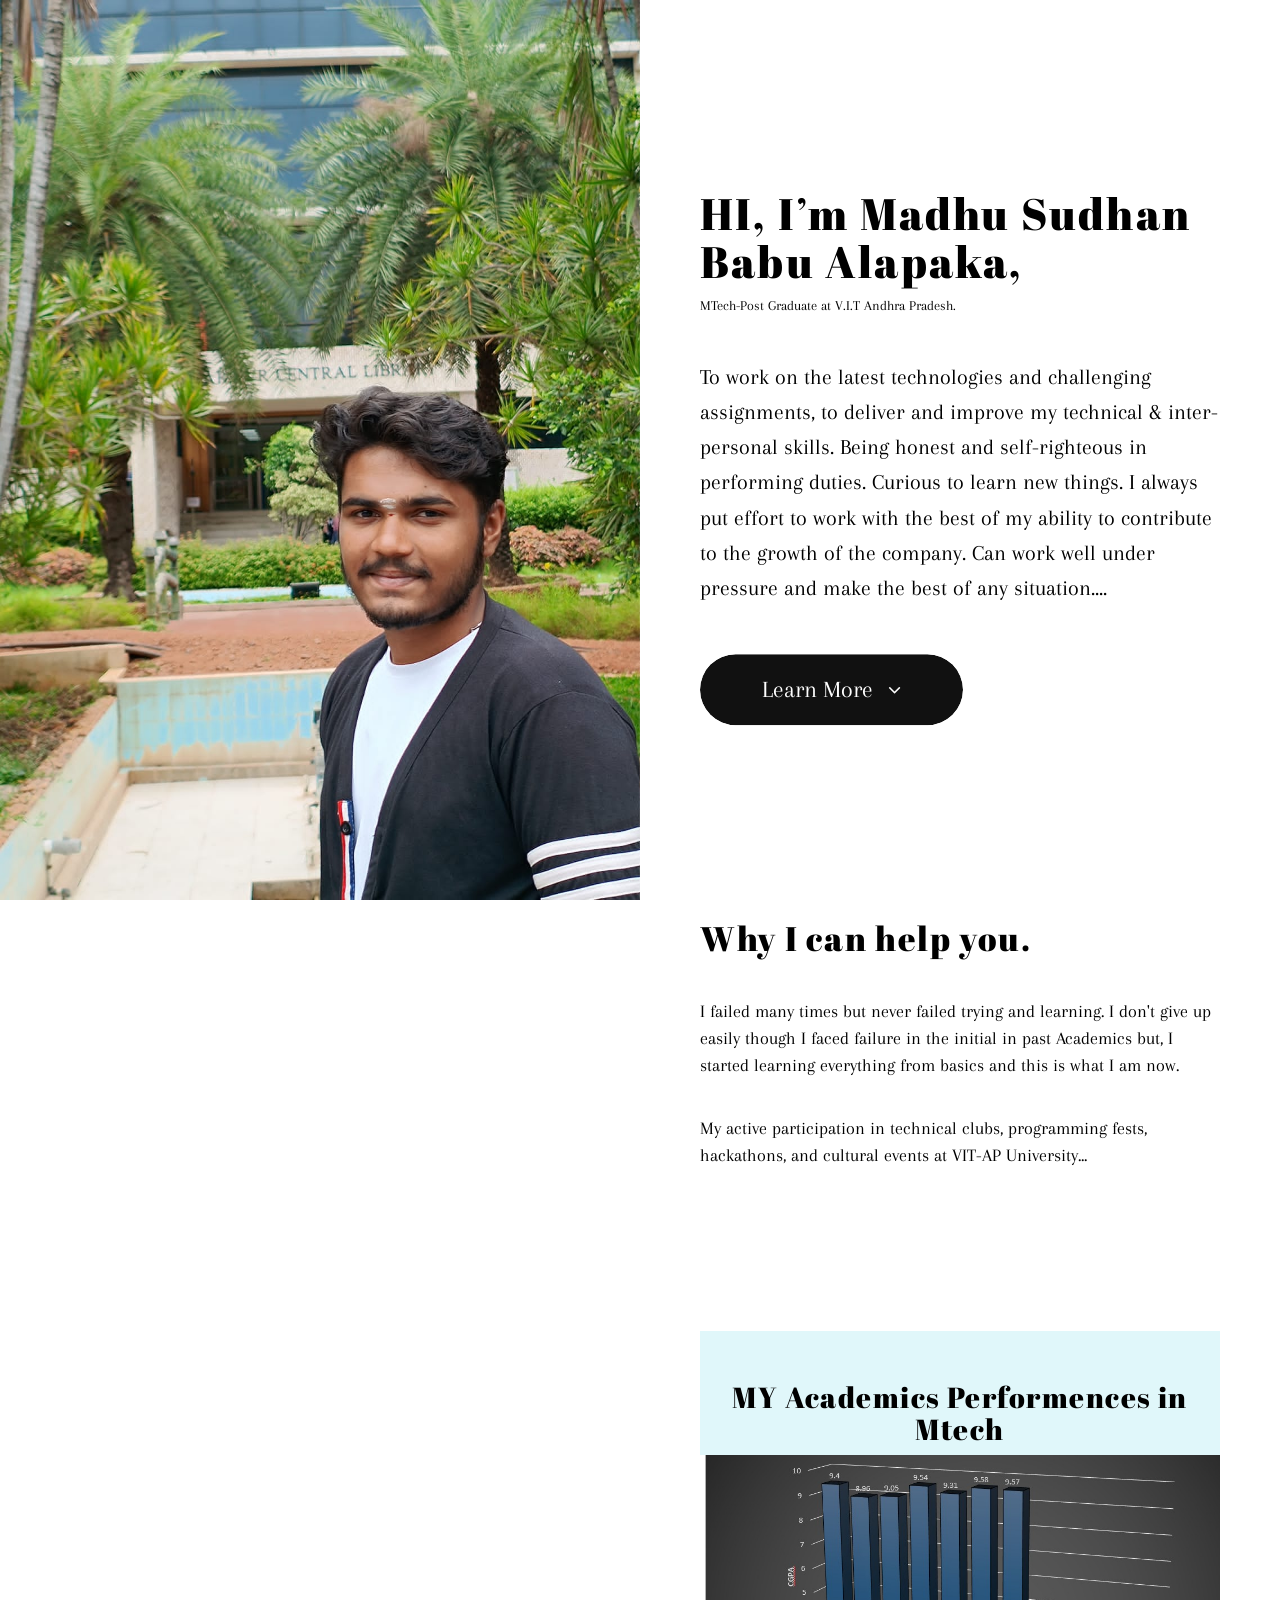
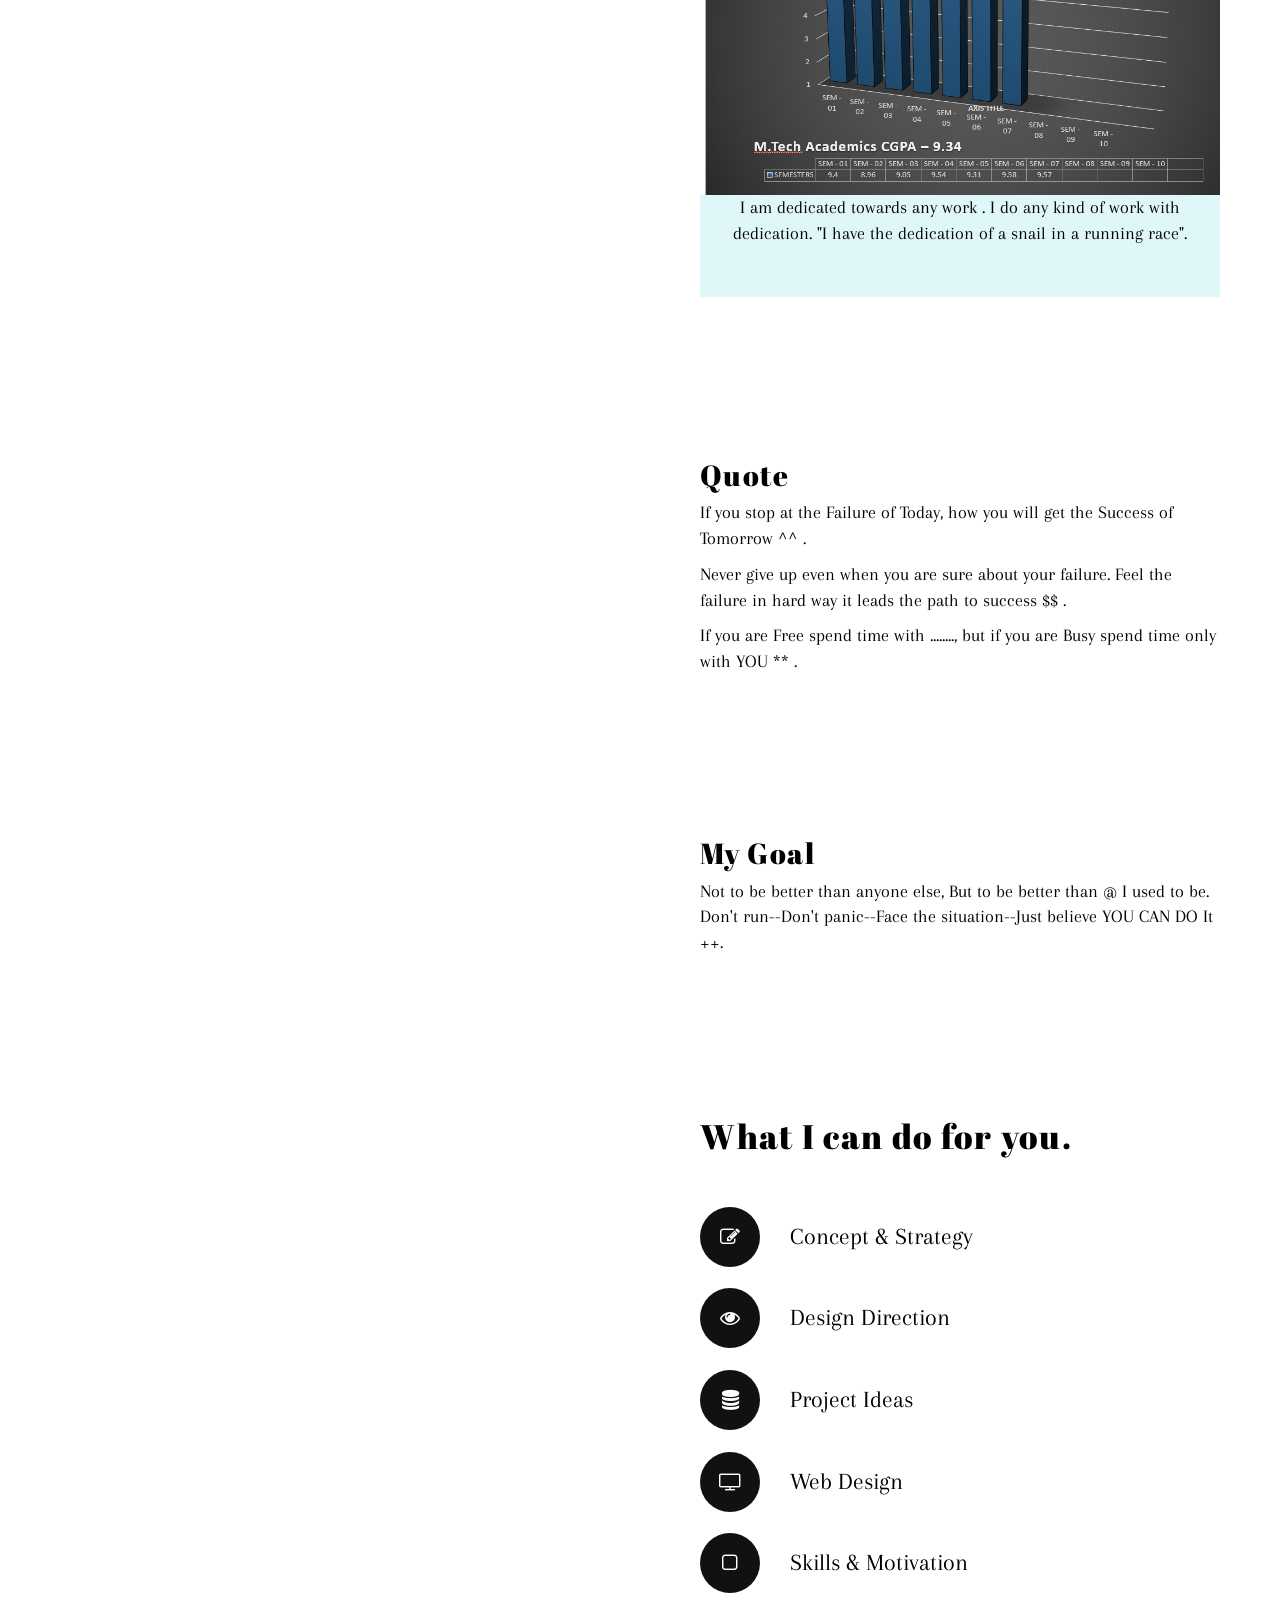
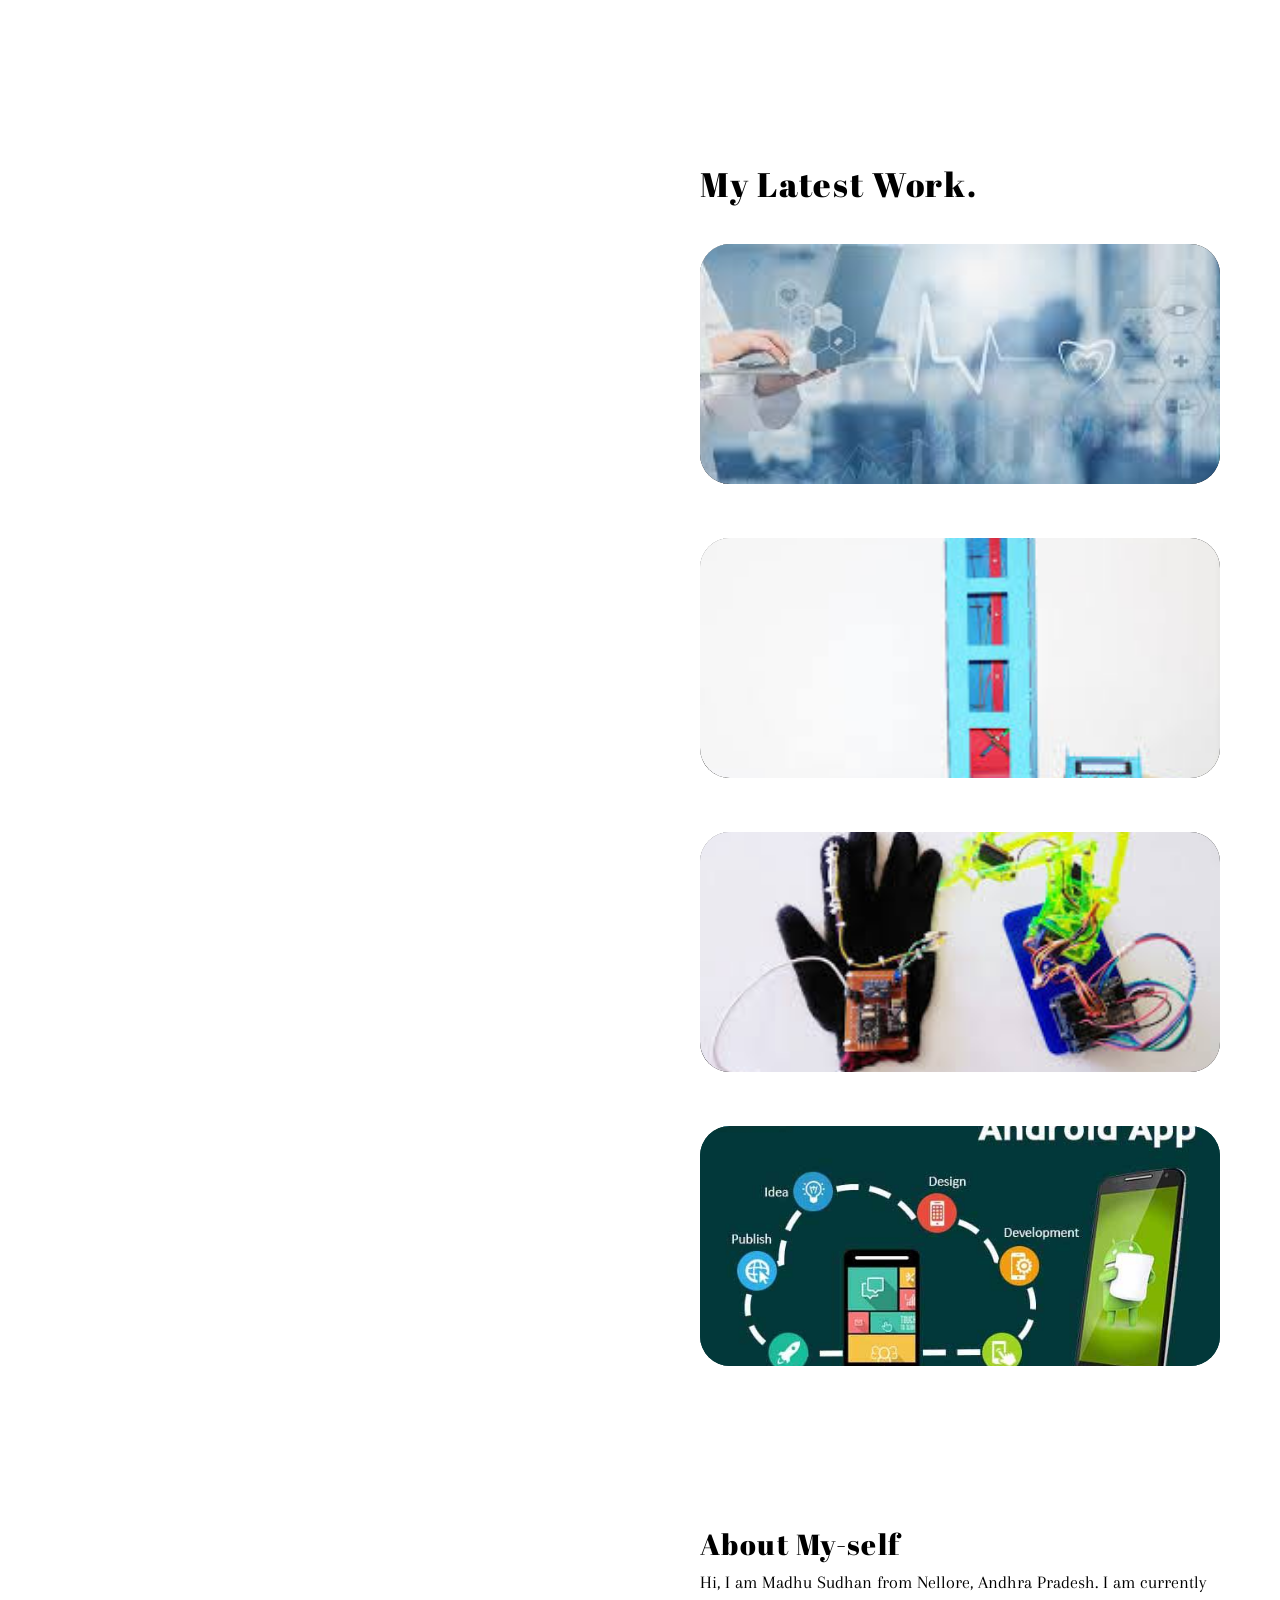
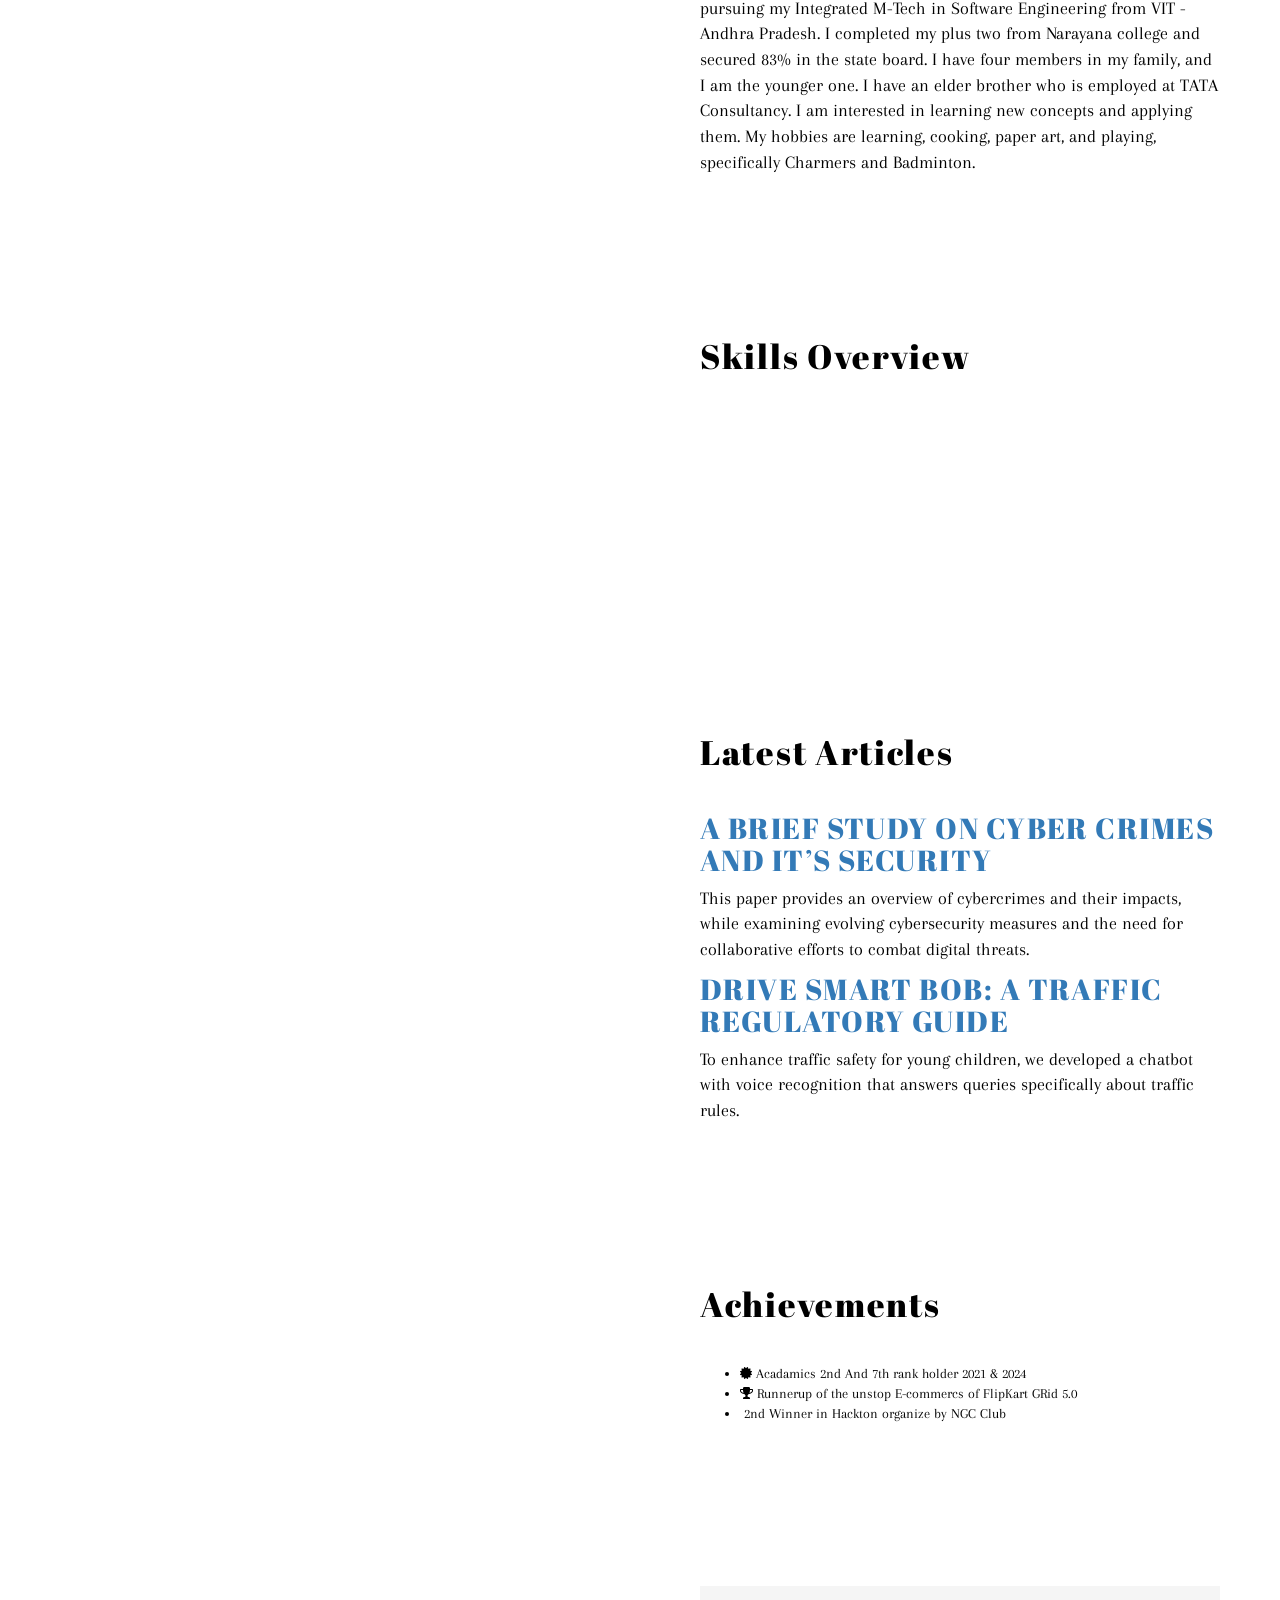
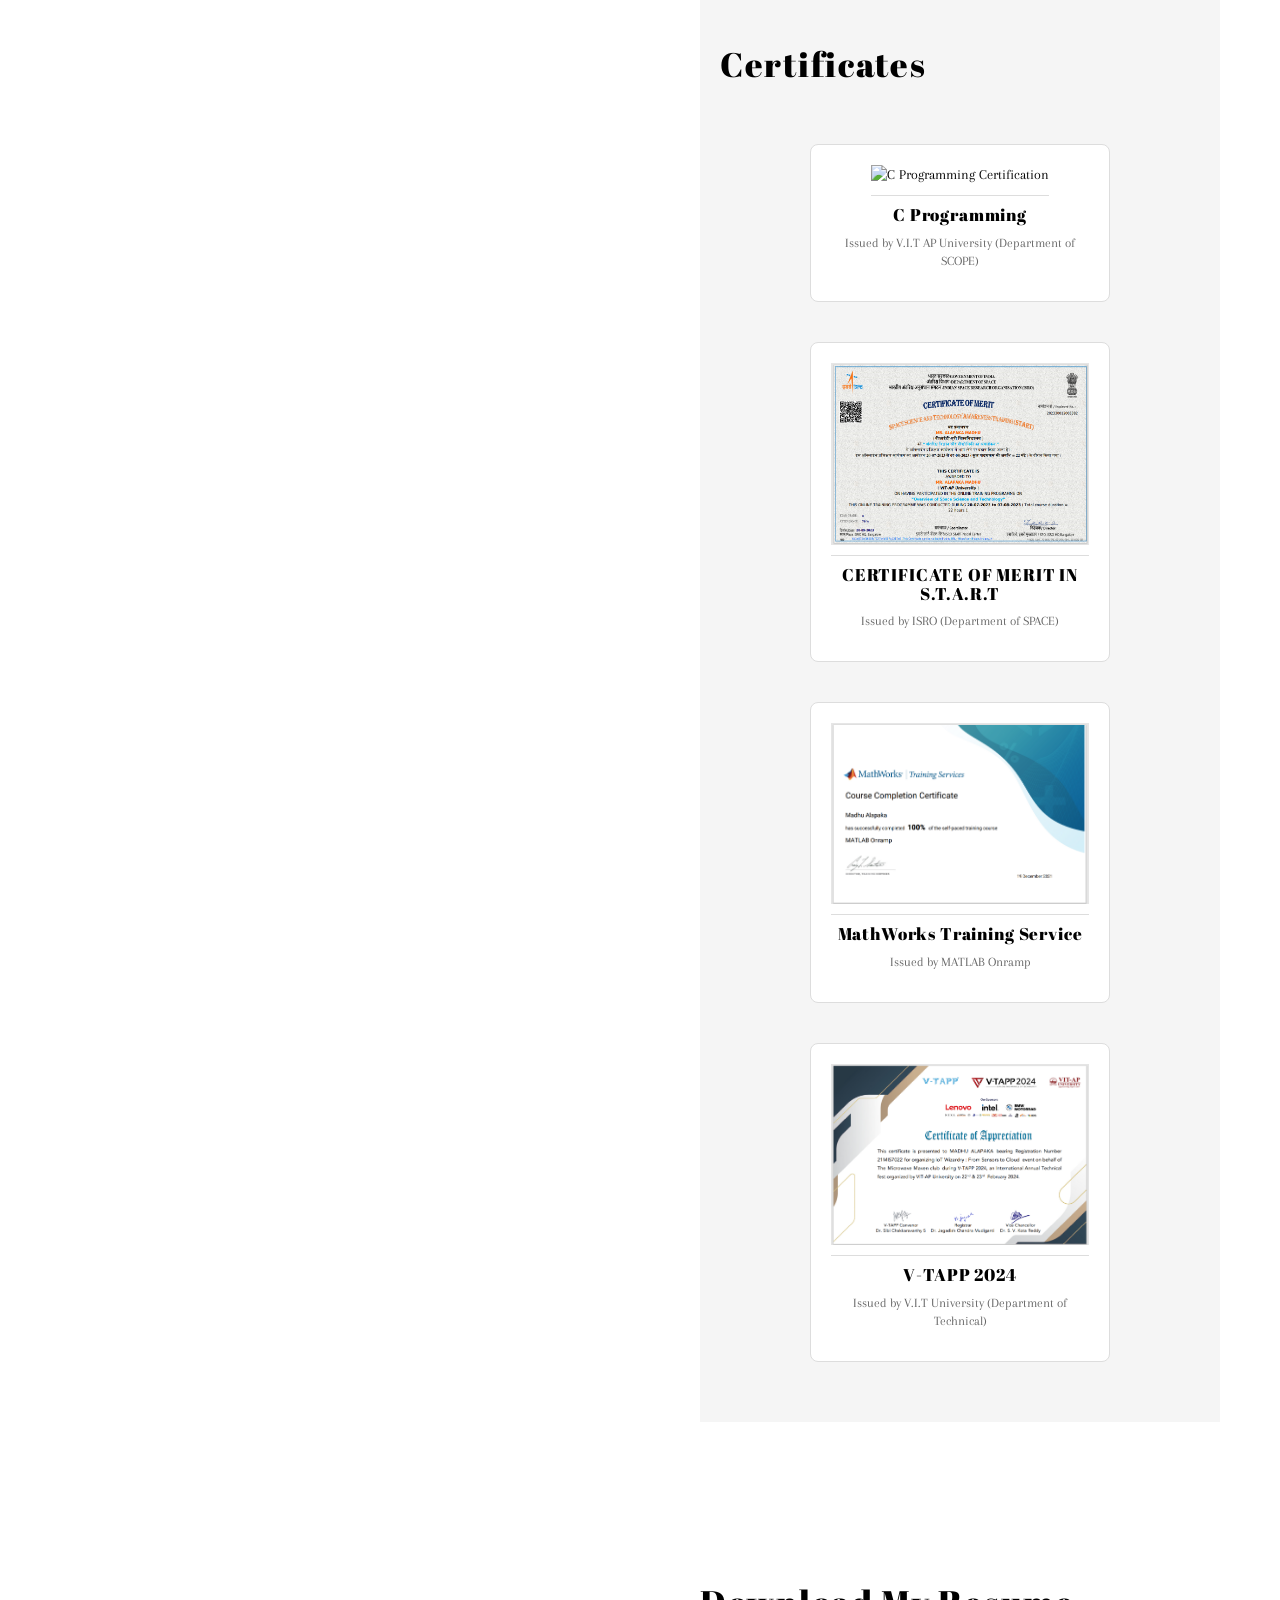
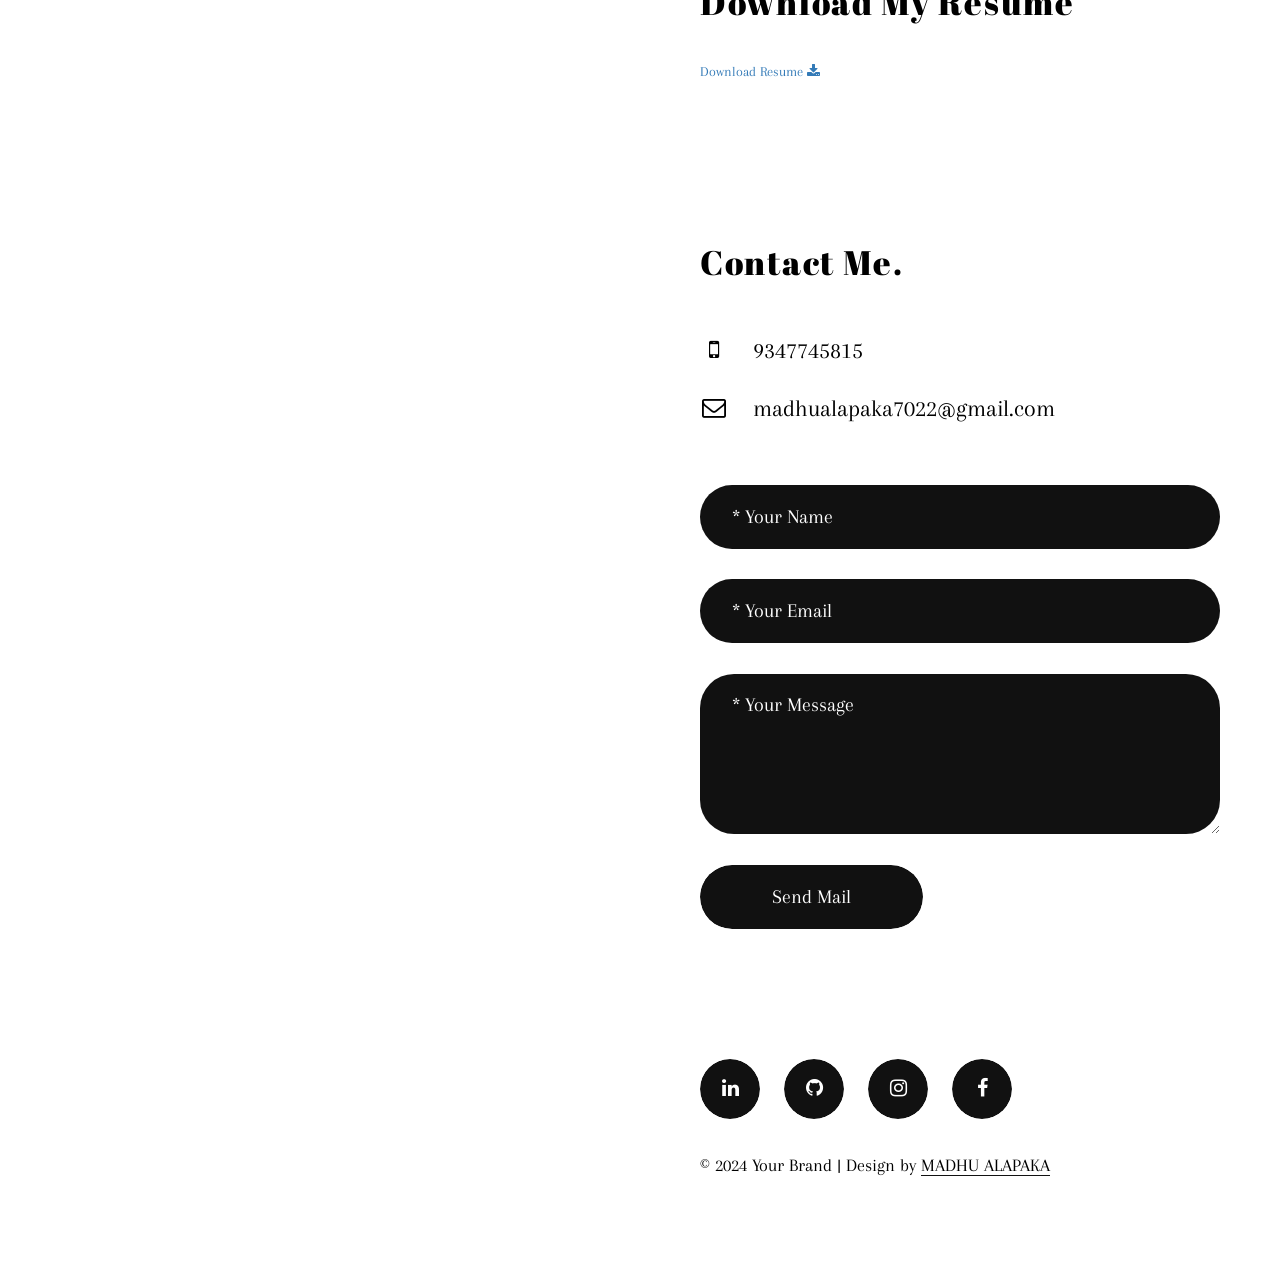
==== index.html @ e8a8bc61 "Add files via upload added index.html'" ====
<!doctype html>
<html lang="en">

<head>
    <!-- META -->
    <meta charset="utf-8">
    <meta name="robots" content="noodp">
    <meta name="viewport" content="width=device-width, initial-scale=1, maximum-scale=1, user-scalable=no">

    <!-- PAGE TITLE -->
    <title>Madhu Alapaka - Identity</title>

    <!-- FAVICON -->
    <link rel="shortcut icon" href="assets/img/favicon.jpg">

    <!-- FONTS -->
    <link href="https://fonts.googleapis.com/css?family=Abril+Fatface%7CArapey&amp;subset=latin-ext" rel="stylesheet">

    <!-- STYLESHEETS -->
    <link rel="stylesheet" type="text/css" href="assets/css/plugins.css">
    <link rel="stylesheet" type="text/css" href="assets/css/main.css">

    <!-- Chart.js Library -->
    <script src="https://cdn.jsdelivr.net/npm/chart.js@3.8.0"></script>
	
	<link rel="stylesheet" href="path/to/your/style.css">


    <style>
        /* Styling for the chart container */
        #gpa-chart {
            padding: 40px 0;
            text-align: center;
            background-color: #e0f7fa; /* Light blue background */
        }

        .chart-container {
            width: 100%; /* Adjust width as needed */
            max-width: 800px; /* Set a max-width for better control */
            margin: 0 auto;
        }

        #myChart {
            width: 100% !important;
            height: 1000px; /* Increased height for a taller chart */
        }

        .chart-data-labels {
            color: white;
            font-weight: bold;
        }

        /* Styling for the quotes section */
        #quotes {
            padding: 40px 20px;
            text-align: center;
            background-color: #f3e5f5; /* Light purple background */
        }

        #quotes blockquote {
            font-size: 1.5em;
            font-style: italic;
            color: #555;
            margin: 20px 0;
        }

        #quotes .quote-author {
            margin-top: 20px;
            font-size: 1.2em;
            font-weight: bold;
            color: #333;
        }
    </style>
</head>

<body>

    <!-- PRELOADER -->
    <div class="preloader">
        <div class="spinner"></div>
    </div>
    <!-- /PRELOADER -->

    <!-- IMAGE CONTAINER -->
    <div class="image-container">
        <div class="background-img"></div>
    </div>
    <!-- /IMAGE CONTAINER -->

    <!-- CONTENT AREA -->
    <div class="content-area">
        <!-- CONTENT AREA INNER -->
        <div class="content-area-inner">

            <!-- INTRO -->
            <section id="intro">
                <!-- CONTAINER MID -->
                <div class="container-mid">
                    <!-- ANIMATION CONTAINER -->
                    <div class="animation-container animation-fade-down" data-animation-delay="0">
                        <h1>HI, I’m Madhu Sudhan Babu Alapaka,</h1>
                        <h7>MTech-Post Graduate at V.I.T Andhra Pradesh.</h7>
                    </div>
                    <!-- /ANIMATION CONTAINER -->

                    <!-- ANIMATION CONTAINER -->
                    <div class="animation-container animation-fade-left" data-animation-delay="300">
                        <p class="subline">To work on the latest technologies and challenging assignments, to deliver and improve my technical & inter-personal skills. Being honest and self-righteous in performing duties. Curious to learn new things. I always put effort to work with the best of my ability to contribute to the growth of the company. Can work well under pressure and make the best of any situation....</p>
                    </div>
                    <!-- /ANIMATION CONTAINER -->

                    <!-- ANIMATION CONTAINER -->
                    <div class="animation-container animation-fade-up" data-animation-delay="600">
                        <a href="#about" class="smooth-scroll">Learn More<i class="fa fa-angle-down" aria-hidden="true"></i></a>
                    </div>
                    <!-- /ANIMATION CONTAINER -->
                </div>
                <!-- /CONTAINER MID -->
            </section>
			

			
            <!-- /INTRO -->
               
            <!-- ABOUT -->
            <section id="about">
                <h3 class="headline scroll-animated-from-right">Why I can help you.</h3>
                <p class="scroll-animated-from-right">I failed many times but never failed trying and learning. I don't give up easily though I faced failure in the initial in past Academics but, I started learning everything from basics and this is what I am now.</p>
                <p class="scroll-animated-from-right">My active participation in technical clubs, programming fests, hackathons, and cultural events at VIT-AP University...</p>
            </section>
            <!-- /ABOUT -->
                
            <!-- MTECH GPA -->
<section id="gpa-chart">
    <h4 class="headline">MY Academics Performences in Mtech</h4>
    <div class="chart-container">
        <img src="assets/img/sem-CGPA.jpg" alt="M.Tech CGPA Chart" style="max-width: 100%; height: auto;">
		<p>I am dedicated towards any work . I do any kind of work with dedication. "I have the dedication of a snail in a running race".</p>
    </div>
</section>
<!-- /MTECH GPA -->

            <!-- /MTECH GPA -->

            <!-- QUOTES SECTION -->
             <!-- QUOTE -->
            <section class="quote">
                <h4>Quote</h4>
                <p>If you stop at the Failure of Today, how you will get the Success of Tomorrow ^^ .</p>
                <p>Never give up even when you are sure about your failure. Feel the failure in hard way it leads the path to success $$ .</p>
                <p>If you are Free spend time with ........, but if you are Busy spend time only with YOU ** .</p>
            </section>
            <!-- /QUOTE -->

            <!-- MY GOAL -->
            <section class="goal">
                <h4>My Goal</h4>
                <p>Not to be better than anyone else, But to be better than @ I used to be. Don't run--Don't panic--Face the situation--Just believe YOU CAN DO It ++.</p>
            </section>
            <!-- /MY GOAL -->

            <!-- /QUOTES SECTION -->

            <!-- SERVICE -->
            <section id="service">
                <h3 class="headline scroll-animated-from-right">What I can do for you.</h3>
                <!-- SERVICE LIST -->
                <ul class="services-list">
                    <li class="scroll-animated-from-right"><i class="fa fa-pencil-square-o" aria-hidden="true"></i>Concept & Strategy</li>
                    <li class="scroll-animated-from-right"><i class="fa fa-eye" aria-hidden="true"></i>Design Direction</li>
                    <li class="scroll-animated-from-right"><i class="fa fa-database" aria-hidden="true"></i>Project Ideas</li>
                    <li class="scroll-animated-from-right"><i class="fa fa-television" aria-hidden="true"></i>Web Design</li>
                    <li class="scroll-animated-from-right"><i class="fa fa-square-o" aria-hidden="true"></i>Skills & Motivation</li>
                </ul>
                <!-- /SERVICE LIST -->
            </section>
            <!-- /SERVICE -->

            <!-- WORK -->
<section id="work">
    <h3 class="headline scroll-animated-from-right">My Latest Work.</h3>
    <!-- SHOWCASE -->
    <div class="showcase">
        <!-- ITEM -->
        <div class="item scroll-animated-from-right">
            <a href="#" data-featherlight="#item-1-lightbox">
                <div class="info">
                    <div class="container-mid">
                        <h5>Analysis of Health Risk Diction System</h5>
                        <p>Python, Machine Learning (Scikit-Learn), Streamlit</p>
                    </div>
                </div>
                <div class="background-image" style="background-image: url(assets/img/work/item-1.jpg)"></div>
            </a>
            <div id="item-1-lightbox" class="work-lightbox">
                <img class="img-responsive" src="assets/img/work/item-1.jpg" alt="image">
                <h3>Analysis of Health Risk Diction System</h3>
                <p class="subline">Python, Machine Learning (Scikit-Learn), Streamlit</p>
                <p>Enhancing healthcare through an advanced machine learning system for early detection and risk assessment of five critical conditions: heart, diabetes, kidney, Parkinson's, and Hepatitis C. The system improves diagnostic accuracy and supports proactive disease management.</p>
            </div>
        </div>
        <!-- /ITEM -->

        <!-- ITEM -->
        <div class="item scroll-animated-from-right">
            <a href="#" data-featherlight="#item-2-lightbox">
                <div class="info">
                    <div class="container-mid">
                        <h5>Embedded System Motor Control</h5>
                        <p>C Language, Arduino (Uno & Mega)</p>
                    </div>
                </div>
                <div class="background-image" style="background-image: url(assets/img/work/item-2.jpg)"></div>
            </a>
            <div id="item-2-lightbox" class="work-lightbox">
                <img class="img-responsive" src="assets/img/work/item-2.jpg" alt="image">
                <h3>Embedded System Motor Control</h3>
                <p class="subline">C Language, Arduino (Uno & Mega)</p>
                <p>Developed an advanced Arduino-based control system simulating real-time elevator operations with motor drivers and user interface buttons for precise floor selection.</p>
            </div>
        </div>
        <!-- /ITEM -->

        <!-- ITEM -->
        <div class="item scroll-animated-from-right">
            <a href="#" data-featherlight="#item-3-lightbox">
                <div class="info">
                    <div class="container-mid">
                        <h5>Gesture-Based Sign Language Translator</h5>
                        <p>C Language & Arduino IDE (Embedded Systems, IoT)</p>
                    </div>
                </div>
                <div class="background-image" style="background-image: url(assets/img/work/item-3.jpg)"></div>
            </a>
            <div id="item-3-lightbox" class="work-lightbox">
                <img class="img-responsive" src="assets/img/work/item-3.jpg" alt="image">
                <h3>Gesture-Based Sign Language Translator</h3>
                <p class="subline">C Language & Arduino IDE (Embedded Systems, IoT)</p>
                <p>Designed a wearable glove that translates sign language gestures into text on an LCD screen with audio output, enhancing accessibility for individuals with hearing or speech impairments.</p>
            </div>
        </div>
        <!-- /ITEM -->

        <!-- ITEM -->
        <div class="item scroll-animated-from-right">
            <a href="#" data-featherlight="#item-4-lightbox">
                <div class="info">
                    <div class="container-mid">
                        <h5>Advanced Android Attendance Users App</h5>
                        <p>XML & Java Development (Android Application)</p>
                    </div>
                </div>
                <div class="background-image" style="background-image: url(assets/img/work/item-4.jpg)"></div>
            </a>
            <div id="item-4-lightbox" class="work-lightbox">
                <img class="img-responsive" src="assets/img/work/item-4.jpg" alt="image">
                <h3>Advanced Android Attendance Users App</h3>
                <p class="subline">XML & Java Development (Android Application)</p>
                <p>Developed an intuitive Android Attendance App with a user-friendly interface, efficient tracking, and subject management features, offering a professional course administration solution.</p>
            </div>
        </div>
        <!-- /ITEM -->
    </div>
    <!-- /SHOWCASE -->
</section>
<!-- /WORK -->
			
			<!-- ABOUT MYSELF -->
            <section class="about-myself">
                <h4>About My-self</h4>
                <p>Hi, I am Madhu Sudhan from Nellore, Andhra Pradesh. I am currently pursuing my Integrated M-Tech in Software Engineering from VIT - Andhra Pradesh. I completed my plus two from Narayana college and secured 83% in the state board. I have four members in my family, and I am the younger one. I have an elder brother who is employed at TATA Consultancy. I am interested in learning new concepts and applying them. My hobbies are learning, cooking, paper art, and playing, specifically Charmers and Badminton.</p>
            </section>
            <!-- /ABOUT MYSELF -->
			<!-- SKILL CHART -->
            <section id="skills">
                <h3 class="headline">Skills Overview</h3>
                <div class="chart-container">
                    <canvas id="skillsChart"></canvas>
                </div>
                <script>
                    var ctx = document.getElementById('skillsChart').getContext('2d');
                    var skillsChart = new Chart(ctx, {
                        type: 'bar',
                        data: {
                            labels: ['HTML', 'CSS', 'XML', 'Python', 'Java'],
                            datasets: [{
                                label: 'Skills',
                                data: [75, 70, 60, 85, 70],
                                backgroundColor: [
                                    'rgba(255, 99, 132, 0.2)',
                                    'rgba(54, 162, 235, 0.2)',
                                    'rgba(255, 206, 86, 0.2)',
                                    'rgba(75, 192, 192, 0.2)',
                                    'rgba(153, 102, 255, 0.2)'
                                ],
                                borderColor: [
                                    'rgba(255, 99, 132, 1)',
                                    'rgba(54, 162, 235, 1)',
                                    'rgba(255, 206, 86, 1)',
                                    'rgba(75, 192, 192, 1)',
                                    'rgba(153, 102, 255, 1)'
                                ],
                                borderWidth: 1
                            }]
                        },
                        options: {
                            scales: {
                                y: {
                                    beginAtZero: true
                                }
                            }
                        }
                    });
                </script>
            </section>
            <!-- /SKILL CHART -->
			
			<!-- BLOG -->
            <section id="blog">
                <h3 class="headline">Latest Articles</h3>
                <div class="blog-post">
                    <h4><a href="https://drive.google.com/file/d/1qe6QsysLMJ3WOCBoOcjGm70-87sHifBH/view?usp=sharing">A BRIEF STUDY ON CYBER CRIMES AND IT’S SECURITY </a></h4>
                    <p>This paper provides an overview of cybercrimes and their impacts, while examining evolving cybersecurity measures and the need for collaborative efforts to combat digital threats.




</p>
                </div>
                <div class="blog-post">
                    <h4><a href="https://drive.google.com/file/d/1Vrf2V8gFRXEcRUNmZfKcV_dA9Rr0pp-8/view?usp=sharing">DRIVE SMART BOB: A TRAFFIC REGULATORY GUIDE</a></h4>
                    <p>To enhance traffic safety for young children, we developed a chatbot with voice recognition that answers queries specifically about traffic rules.</p>
                </div>
				
            </section>
            <!-- /BLOG -->
			<!-- ACHIEVEMENTS -->
            <section id="achievements">
                <h3 class="headline">Achievements</h3>
                <ul class="achievements-list">
                    <li><i class="fa fa-certificate" aria-hidden="true"></i> Acadamics 2nd And 7th rank holder 2021 & 2024</li>
                    <li><i class="fa fa-trophy" aria-hidden="true"></i> Runnerup of the unstop E-commercs of FlipKart GRid 5.0</li>
                    <li><i class="fa fa-medal" aria-hidden="true"></i> 2nd Winner in Hackton organize by NGC Club </li>
                </ul>
            </section>
            <!-- /ACHIEVEMENTS -->

			<!-- CERTIFICATES -->
<section id="certificates">
    <h3 class="headline">Certificates</h3>
    <div class="certificates-list">
        <div class="certificate-item">
            <img src="assets/img/certificate/c.png" alt="C Programming Certification">
            <h5>C Programming</h5>
            <p>Issued by V.I.T AP University (Department of SCOPE)</p>
        </div>
        <div class="certificate-item">
            <img src="assets/img/certificate/isro.png" alt="Web Development Certification">
            <h5>CERTIFICATE OF MERIT IN S.T.A.R.T</h5>
            <p>Issued by ISRO (Department of SPACE)</p>
        </div>
        <div class="certificate-item">
            <img src="assets/img/certificate/matlab.png" alt="MathWorks Training Service">
            <h5>MathWorks Training Service</h5>
            <p>Issued by MATLAB Onramp</p>
        </div>
        <div class="certificate-item">
            <img src="assets/img/certificate/vtapp.png" alt="V-TAPP 2024">
            <h5>V-TAPP 2024</h5>
            <p>Issued by V.I.T University (Department of Technical)</p>
        </div>
    </div>
</section>
<!-- /CERTIFICATES -->

			
			<!-- RESUME -->
<section id="resume">
    <h3 class="headline">Download My Resume</h3>
    <a href="assets/docs/resume.pdf" class="download-link" download>Download Resume <i class="fa fa-download" aria-hidden="true"></i></a>
</section>
<!-- /RESUME -->


            <!-- CONTACT -->
            <section id="contact">
                <h3 class="headline scroll-animated-from-right">Contact Me.</h3>
                <!-- CONTACT LIST -->
                <ul class="contact-list">
                    <li class="scroll-animated-from-right"><i class="fa fa-mobile" aria-hidden="true"></i>9347745815</li>
                    <li class="scroll-animated-from-right"><i class="fa fa-envelope-o" aria-hidden="true"></i>madhualapaka7022@gmail.com</li>
                </ul>
                <!-- /CONTACT LIST -->

                <!-- CONTACT FORM -->
                <form id="contact-form" action="assets/php/contact.php" method="post">
                    <input id="contact-form-name" type="text" name="name" class="form-control scroll-animated-from-right" placeholder="* Your Name">
                    <input id="contact-form-email" type="text" name="email" class="form-control scroll-animated-from-right" placeholder="* Your Email">
                    <div class="fhp-input">
                        <input id="contact-form-company" type="text" name="company" class="form-control">
                    </div>
                    <textarea id="contact-form-message" name="message" class="form-control scroll-animated-from-right" placeholder="* Your Message"></textarea>
                    <button type="submit" class="form-control scroll-animated-from-right">Send Mail</button>
                    <div class="success-message">* The Email was Sent Successfully!</div>
                </form>
                <!-- /CONTACT FORM -->
            </section>
            <!-- /CONTACT -->

            <!-- FOOTER -->
<section id="footer">
    <!-- SOCIAL ICONS -->
    <ul class="social-icons scroll-animated-from-right">
        <li><a href="https://www.linkedin.com/in/madhusudhan7022786/" target="_blank"><i class="fa fa-linkedin" aria-hidden="true"></i></a></li>
        <li><a href="https://github.com/MadhuAlapaka" target="_blank"><i class="fa fa-github" aria-hidden="true"></i></a></li>
        <li><a href="https://www.instagram.com/alapaka_madhu7860/?next=%2F" target="_blank"><i class="fa fa-instagram" aria-hidden="true"></i></a></li>
        <li><a href="https://www.facebook.com/profile.php?id=100053429884943" target="_blank"><i class="fa fa-facebook" aria-hidden="true"></i></a></li>
    </ul>
    <!-- /SOCIAL ICONS -->

    <p class="scroll-animated-from-right">© 2024 Your Brand | Design by <a href="https://templatefoundation.com">MADHU ALAPAKA</a></p>
</section>
<!-- /FOOTER -->
     

        </div>
        <!-- /CONTENT AREA INNER -->
    </div>
    <!-- /CONTENT AREA -->

    <!-- JAVASCRIPTS -->
    <script type="text/javascript" src="assets/js/plugins.js"></script>
    <script type="text/javascript" src="assets/js/main.js"></script>

    <!-- JavaScript to create the GPA chart -->
   
</body>

</html>
---- assets/css/main.css ----
/******************************************************************


	------------------------
	-- TABLE OF CONTENTS --
	------------------------
	
	--  01. Basic
	--  02. Preloader
    --  03. Image Container
    --  04. Content Area
    --  05. Content Area --> Intro
    --  06. Content Area --> About
    --  07. Content Area --> Service
    --  08. Content Area --> Work
    --  09. Content Area --> Contact
    --  10. Content Area --> Footer
 
 
 ******************************************************************/




/** 1. Basic
*******************************************************************/

html
{
    font-size: 10px;
}

body
{
    font-family: 'Arapey', serif;
    font-weight: 300;
    font-style: normal;

    color: #000;
    background: #fff;

    -webkit-font-smoothing: antialiased;
}

h1,
h2,
h3,
h4,
h5,
h6
{
    font-family: 'Abril Fatface', cursive;
    font-weight: normal;

    letter-spacing: .05em;

    color: #000;;
}

h1
{
    font-size: 4.4rem;
}

h2
{
    font-size: 3.9rem;
}

h3
{
    font-size: 3.4rem;
}

h4
{
    font-size: 2.9rem;
}

h5
{
    font-size: 2.4rem;
}

h6
{
    font-size: 1.9rem;
}

p
{
    font-size: 1.8rem;
}

a,
a:hover,
a:focus
{
    cursor: pointer;
    -webkit-transition: all 300ms ease;
         -o-transition: all 300ms ease;
            transition: all 300ms ease;
    text-decoration: none;
}

a:hover
{
    color: #111;
}

@media (max-width:600px)
{
    html
    {
        font-size: 8px;
    }
}

@media (max-width:500px)
{
    html
    {
        font-size: 7px;
    }
}



/** 2. Preloader
*******************************************************************/

.preloader
{
    position: fixed;
    z-index: 100000;
    bottom: 0;
    left: 0;

    overflow: hidden;

    width: 100%;
    height: 100%;

    background: #fff;
}

.preloader.hide-preloader
{
    height: 0;
    
    -webkit-transition: .7s ease .3s;
         -o-transition: .7s ease .3s;
            transition: .7s ease .3s;
}

.preloader .spinner
{
    position: absolute;
    top: 50%;
    left: 50%;

    display: block;

    width: 50px;
    height: 50px;
    margin-top: -25px;
    margin-left: -25px;

    -webkit-animation: spinner-pulse .6s infinite ease-in-out;
            animation: spinner-pulse .6s infinite ease-in-out;
    text-align: center;

    opacity: 1;
    border-radius: 100%;
    background-color: #111;
}

.preloader.hide-preloader .spinner
{
    opacity: 0;
    
    -webkit-transition: .3s ease;
         -o-transition: .3s ease;
            transition: .3s ease;
}

@-webkit-keyframes spinner-pulse
{
    0%
    {
        -webkit-transform: scale(0);
    }
    100%
    {
        -webkit-transform: scale(1.0);

        opacity: 0;
    }
}

@keyframes spinner-pulse
{
    0%
    {
        -webkit-transform: scale(0);
                transform: scale(0);
    }
    100%
    {
        -webkit-transform: scale(1.0);
                transform: scale(1.0);

        opacity: 0;
    }
}



/** 3. Image Container
*******************************************************************/

.image-container
{
    position: fixed;
    z-index: 10;
    top: 0;
    left: 0;

    width: 50%;
    height: 100%;
}

.image-container .background-img
{
    position: absolute;
    z-index: 1;
    top: 0;
    left: 0;

    width: 100%;
    height: 100%;

    -webkit-transition: opacity 1s ease;
         -o-transition: opacity 1s ease;
            transition: opacity 1s ease;

    background: url(../img/background.jpg);
    background-repeat: no-repeat;
    background-size: cover;
}

@media (max-width:1200px)
{
    .image-container
    {
        position: relative;
        z-index: 10;
        top: 0;
        left: 0;

        width: 100%;
        height: 100vh;
    }
}



/** 4. Content Area
*******************************************************************/

.content-area
{
    position: relative;
    left: 0;

    width: 100%;
}

.content-area .content-area-inner
{
    position: relative;
    left: 50%;
    
    width: 50%;
    padding: 0 20px;
    overflow-x: hidden;
}

.content-area .content-area-inner section
{
    max-width: 520px;
    margin: 0 auto 18vh auto;
}

.content-area .content-area-inner section:last-child
{
    margin-bottom: 10vh;
}

.content-area .content-area-inner section h3.headline
{
    margin-bottom: 1.2em;
}

@media (max-width:1200px)
{
    .content-area .content-area-inner
    {
        left: 0;

        width: 100%;
        padding: 0 20px;
    }
}



/** 5. Content Area --> Intro
*******************************************************************/


#intro
{
    position: relative;

    height: 100vh;
    margin-bottom: 0;
}

#intro .container-mid
{
    position: absolute;
    top: 50%;

    width: 100%;

    -webkit-transform: translateY(-50%);
        -ms-transform: translateY(-50%);
            transform: translateY(-50%);
}

#intro .container-mid p.subline
{
    font-size: 2.2rem;
    line-height: 1.6em;

    margin-top: 2em;
    margin-bottom: 2.2em;
}

#intro .container-mid a
{
    font-size: 2.4rem;
    line-height: 2.92em;

    position: relative;

    display: inline-block;
    overflow: hidden;

    padding: 0 2.6em;

    -webkit-transition: .2s ease;
         -o-transition: .2s ease;
            transition: .2s ease;

    color: #fff;
    border-radius: 100px;
    background: none;
}

#intro .container-mid a:before
{
    position: absolute;
    z-index: -1;
    top: 0;
    left: 0;

    width: 100%;
    height: 100%;

    content: '';

    border-radius: 100px;
    background: #111;
}

#intro .container-mid a:after
{
    position: absolute;
    z-index: -1;
    top: 0;
    left: 0;

    width: 0;
    height: 100%;

    content: '';
    -webkit-transition: .2s ease;
         -o-transition: .2s ease;
            transition: .2s ease;

    background: #008aff;
}

#intro .container-mid a:hover:after
{
    width: 100%;
}

#intro .container-mid a i
{
    font-size: .85em;

    margin-left: .7em;
}

#intro .animation-container
{
    -webkit-transition: .5s ease;
         -o-transition: .5s ease;
            transition: .5s ease;
}

#intro .animation-container.animation-fade
{
    opacity: 0;
}

#intro .animation-container.animation-fade.run-animation
{
    opacity: 1;
}

#intro .animation-container.animation-fade-up
{
    -webkit-transform: translateY(10vh);
        -ms-transform: translateY(10vh);
            transform: translateY(10vh);

    opacity: 0;
}

#intro .animation-container.animation-fade-up.run-animation
{
    -webkit-transform: translateY(0);
        -ms-transform: translateY(0);
            transform: translateY(0);

    opacity: 1;
}

#intro .animation-container.animation-fade-down
{
    -webkit-transform: translateY(-10vh);
        -ms-transform: translateY(-10vh);
            transform: translateY(-10vh);

    opacity: 0;
}

#intro .animation-container.animation-fade-down.run-animation
{
    -webkit-transform: translateY(0);
        -ms-transform: translateY(0);
            transform: translateY(0);

    opacity: 1;
}

#intro .animation-container.animation-fade-left
{
    -webkit-transform: translateX(10vh);
        -ms-transform: translateX(10vh);
            transform: translateX(10vh);

    opacity: 0;
}

#intro .animation-container.animation-fade-left.run-animation
{
    -webkit-transform: translateX(0);
        -ms-transform: translateX(0);
            transform: translateX(0);

    opacity: 1;
}

#intro .animation-container.animation-fade-right
{
    -webkit-transform: translateX(-10vh);
        -ms-transform: translateX(-10vh);
            transform: translateX(-10vh);

    opacity: 0;
}

#intro .animation-container.animation-fade-right.run-animation
{
    -webkit-transform: translateX(0);
        -ms-transform: translateX(0);
            transform: translateX(0);

    opacity: 1;
}

@media (max-width:1200px)
{
    #intro
    {
        height: auto;
    }

    #intro .container-mid
    {
        position: relative;
        top: 0;

        margin: 15vh 0;

        -webkit-transform: translate(0);
            -ms-transform: translate(0);
                transform: translate(0);
    }
}



/** 6. Content Area --> About
*******************************************************************/

#about p
{
    line-height: 1.5em;

    margin-bottom: 2em;
}

#about p:last-child
{
    margin-bottom: 0;
}



/** 7. Content Area --> Service
*******************************************************************/

#service .services-list
{
    margin-bottom: 0;
    padding: 0;

    list-style: none;
}

#service .services-list li
{
    font-size: 2.4rem;
    line-height: 3.4em;
}

#service .services-list li i
{
    font-size: 2rem;
    line-height: 3em;

    width: 3em;
    height: 3em;
    margin-right: 1.5em;

    text-align: center;

    color: #fff;
    border-radius: 100px;
    background: #111;
}



/** 8. Content Area --> Work
*******************************************************************/

#work .showcase .item
{
    position: relative;

    overflow: hidden;

    width: 100%;
    height: 24rem;
    margin: 0;
    margin-bottom: 6vh;

    cursor: pointer;

    border-radius: 3rem;
    background: #111;
}

#work .showcase .item:last-child
{
    margin-bottom: 0;
}

#work .showcase .item .info
{
    position: absolute;
    z-index: 100;
    top: 0;
    left: 0;

    width: 0;
    height: 100%;

    -webkit-transition: .25s ease;
         -o-transition: .25s ease;
            transition: .25s ease;

    color: #fff;
    background: #008aff;
}

#work .showcase .item:hover .info
{
    width: 100%;
}

#work .showcase .item .info .container-mid
{
    position: absolute;
    top: 50%;
    left: 0;

    width: 100%;
    padding: 0 6rem;

    -webkit-transform: translateY(-50%);
        -ms-transform: translateY(-50%);
            transform: translateY(-50%);
}

#work .showcase .item .info .container-mid h5
{
    -webkit-transform: translateX(4vh);
        -ms-transform: translateX(4vh);
            transform: translateX(4vh);

    opacity: 0;
    color: #fff;
}

#work .showcase .item:hover .info .container-mid h5
{
    -webkit-transition: .2s ease .2s;
         -o-transition: .2s ease .2s;
            transition: .2s ease .2s;
    -webkit-transform: translateX(0);
        -ms-transform: translateX(0);
            transform: translateX(0);

    opacity: 1;
}

#work .showcase .item .info .container-mid p
{
    position: relative;

    padding-left: 2.7rem;

    -webkit-transform: translateX(4vh);
        -ms-transform: translateX(4vh);
            transform: translateX(4vh);
    letter-spacing: .025em;

    opacity: 0;
}

#work .showcase .item:hover .info .container-mid p
{
    -webkit-transition: .2s ease .3s;
         -o-transition: .2s ease .3s;
            transition: .2s ease .3s;
    -webkit-transform: translateX(0);
        -ms-transform: translateX(0);
            transform: translateX(0);

    opacity: 1;
}

#work .showcase .item .info .container-mid p:before
{
    position: absolute;
    top: 50%;
    left: 0;

    width: 1.1em;
    height: 1px;

    content: '';
    -webkit-transform: translateY(-50%);
        -ms-transform: translateY(-50%);
            transform: translateY(-50%);

    background: #fff;
}

#work .showcase .item .background-image
{
    position: absolute;
    top: 0;
    left: 0;

    width: 100%;
    height: 100%;

    background-repeat: no-repeat;
    background-position: center;
    background-size: cover;
}

.featherlight .featherlight-content
{
    max-height: 95%;
    padding: 0;

    border-bottom: 0;
}

.featherlight .featherlight-content  .featherlight-close-icon
{
    font-size: 2.4rem;
    line-height: 1em;

    top: .5em;
    right: .5em;

    width: 1em;

    outline: none !important;
}

.featherlight .featherlight-content .work-lightbox
{
    max-width: 1000px;
    padding: 6vh;

    text-align: center;
}

.featherlight .featherlight-content .work-lightbox img
{
    margin: 0 auto 4vh auto;
}

.featherlight .featherlight-content .work-lightbox p.subline
{
    margin-bottom: 1em;

    letter-spacing: .025em;
}

.featherlight .featherlight-content .work-lightbox p
{
    max-width: 520px;
    margin: 0 auto;
}



/** 9. Content Area --> Contact
*******************************************************************/

#contact .contact-list
{
    margin-bottom: 3.4em;
    padding: 0;

    list-style: none;
}

#contact .contact-list li
{
    font-size: 2.4rem;
    line-height: 2.4em;
}

#contact .contact-list li i
{
    line-height: 1.2em;

    width: 1.2em;
    height: 1.2em;
    margin-right: 1em;

    text-align: center;

    border-radius: 100px;
}

#contact #contact-form
{
    position: relative;
}

#contact #contact-form .fhp-input
{
    display: none;

    pointer-events: none;

    opacity: 0;
}

#contact #contact-form input,
#contact #contact-form textarea,
#contact #contact-form button
{
    font-size: 2rem;

    margin-bottom: 3.4vh;

    -webkit-transition: .4s ease;
         -o-transition: .4s ease;
            transition: .4s ease;

    color: #fff;
    border: none !important;
    border-radius: 34px;
    outline: none !important;
    background: #111;
    -webkit-box-shadow: none !important;
            box-shadow: none !important;
}

#contact #contact-form.success input,
#contact #contact-form.success textarea,
#contact #contact-form.success button
{
    line-height: 0;

    height: 0;
    margin: 0;
    padding: 0;

    opacity: 0;
}

#contact #contact-form input::-webkit-input-placeholder,
#contact #contact-form textarea::-webkit-input-placeholder
{
    color: #fff;
}

#contact #contact-form input:-ms-input-placeholder,
#contact #contact-form textarea:-ms-input-placeholder
{
    color: #fff;
}

#contact #contact-form input::placeholder,
#contact #contact-form textarea::placeholder
{
    color: #fff;
}

#contact #contact-form input.error,
#contact #contact-form textarea.error
{
    background: red;
}

#contact #contact-form input
{
    line-height: 3.2em;

    height: 3.2em;
    padding-right: 1.6em;
    padding-left: 1.6em;
}

#contact #contact-form textarea
{
    line-height: 1.7em;

    height: 8em;
    padding-top: .7em;
    padding-right: 1.6em;
    padding-left: 1.6em;
}

#contact #contact-form button
{
    line-height: 3.2em;

    position: relative;

    display: inline-block;
    overflow: hidden;

    width: auto;
    height: 3.2em;
    margin-bottom: 0;
    padding: 0 3.6em;

    background: none !important;
}

#contact #contact-form button:before
{
    position: absolute;
    z-index: -1;
    top: 0;
    left: 0;

    width: 100%;
    height: 100%;

    content: '';

    border-radius: 100px;
    background: #111;
}

#contact #contact-form button:after
{
    position: absolute;
    z-index: -1;
    top: 0;
    left: 0;

    width: 0;
    height: 100%;

    content: '';
    -webkit-transition: .2s ease;
         -o-transition: .2s ease;
            transition: .2s ease;

    background: #008aff;
}

#contact #contact-form button:hover:after
{
    width: 100%;
}

#contact #contact-form .success-message
{
    font-size: 2rem;
    line-height: 0;

    position: relative;
    bottom: 0;
    left: 0;

    height: 0;
    margin-top: -1.6em;
    padding: 0 2em;

    -webkit-transition: .2s ease;
         -o-transition: .2s ease;
            transition: .2s ease;
    pointer-events: none;

    opacity: 0;
    color: #fff;
    border-radius: 3em;
    background: limegreen;
}

#contact #contact-form.success .success-message
{
    line-height: 6em;

    height: 6em;

    pointer-events: all;

    opacity: 1;
}



/** 10. Content Area --> Footer
*******************************************************************/

#footer .social-icons
{
    padding: 0;

    list-style: none;
}

#footer .social-icons li
{
    font-size: 2rem;
    line-height: 3em;

    position: relative;

    display: inline-block;
    overflow: hidden;

    width: 3em;
    height: 3em;
    margin: 0;
    margin-right: 1em;

    text-align: center;

    color: #fff;
    border-radius: 100%;
    background: none;
}

#footer .social-icons li:before
{
    position: absolute;
    z-index: -1;
    top: 0;
    left: 0;

    width: 100%;
    height: 100%;

    content: '';

    border-radius: 100px;
    background: #111;
}

#footer .social-icons li:after
{
    position: absolute;
    z-index: -1;
    top: 0;
    left: 0;

    width: 0;
    height: 100%;

    content: '';
    -webkit-transition: .2s ease;
         -o-transition: .2s ease;
            transition: .2s ease;

    background: #008aff;
}

#footer .social-icons li:hover:after
{
    width: 100%;
}

#footer .social-icons li a
{
    font-size: inherit;

    display: block;

    color: #fff;
    border: none;
}

#footer p
{
    margin-top: 1.6em;
}

#footer p a
{
    color: #000;
    border-bottom: 1px solid #111;
	
/*	---------------------------------*/
}/* Certificates Section */
#certificates {
    padding: 40px 20px;
    background-color: #f5f5f5; /* Light gray background */
}

.certificates-list {
    display: flex;
    flex-wrap: wrap;
    justify-content: space-around;
}

.certificate-item {
    width: 300px; /* Adjust width as needed */
    margin: 20px;
    padding: 20px;
    border: 1px solid #ddd;
    border-radius: 8px;
    background-color: #fff;
    text-align: center;
}

.certificate-item img {
    max-width: 100%;
    height: auto; /* Ensure images scale proportionally */
    border-bottom: 1px solid #ddd;
    padding-bottom: 10px;
}

.certificate-item h5 {
    font-size: 1.2em;
    margin: 10px 0;
}

.certificate-item p {
    font-size: 0.9em;
    color: #666;
}
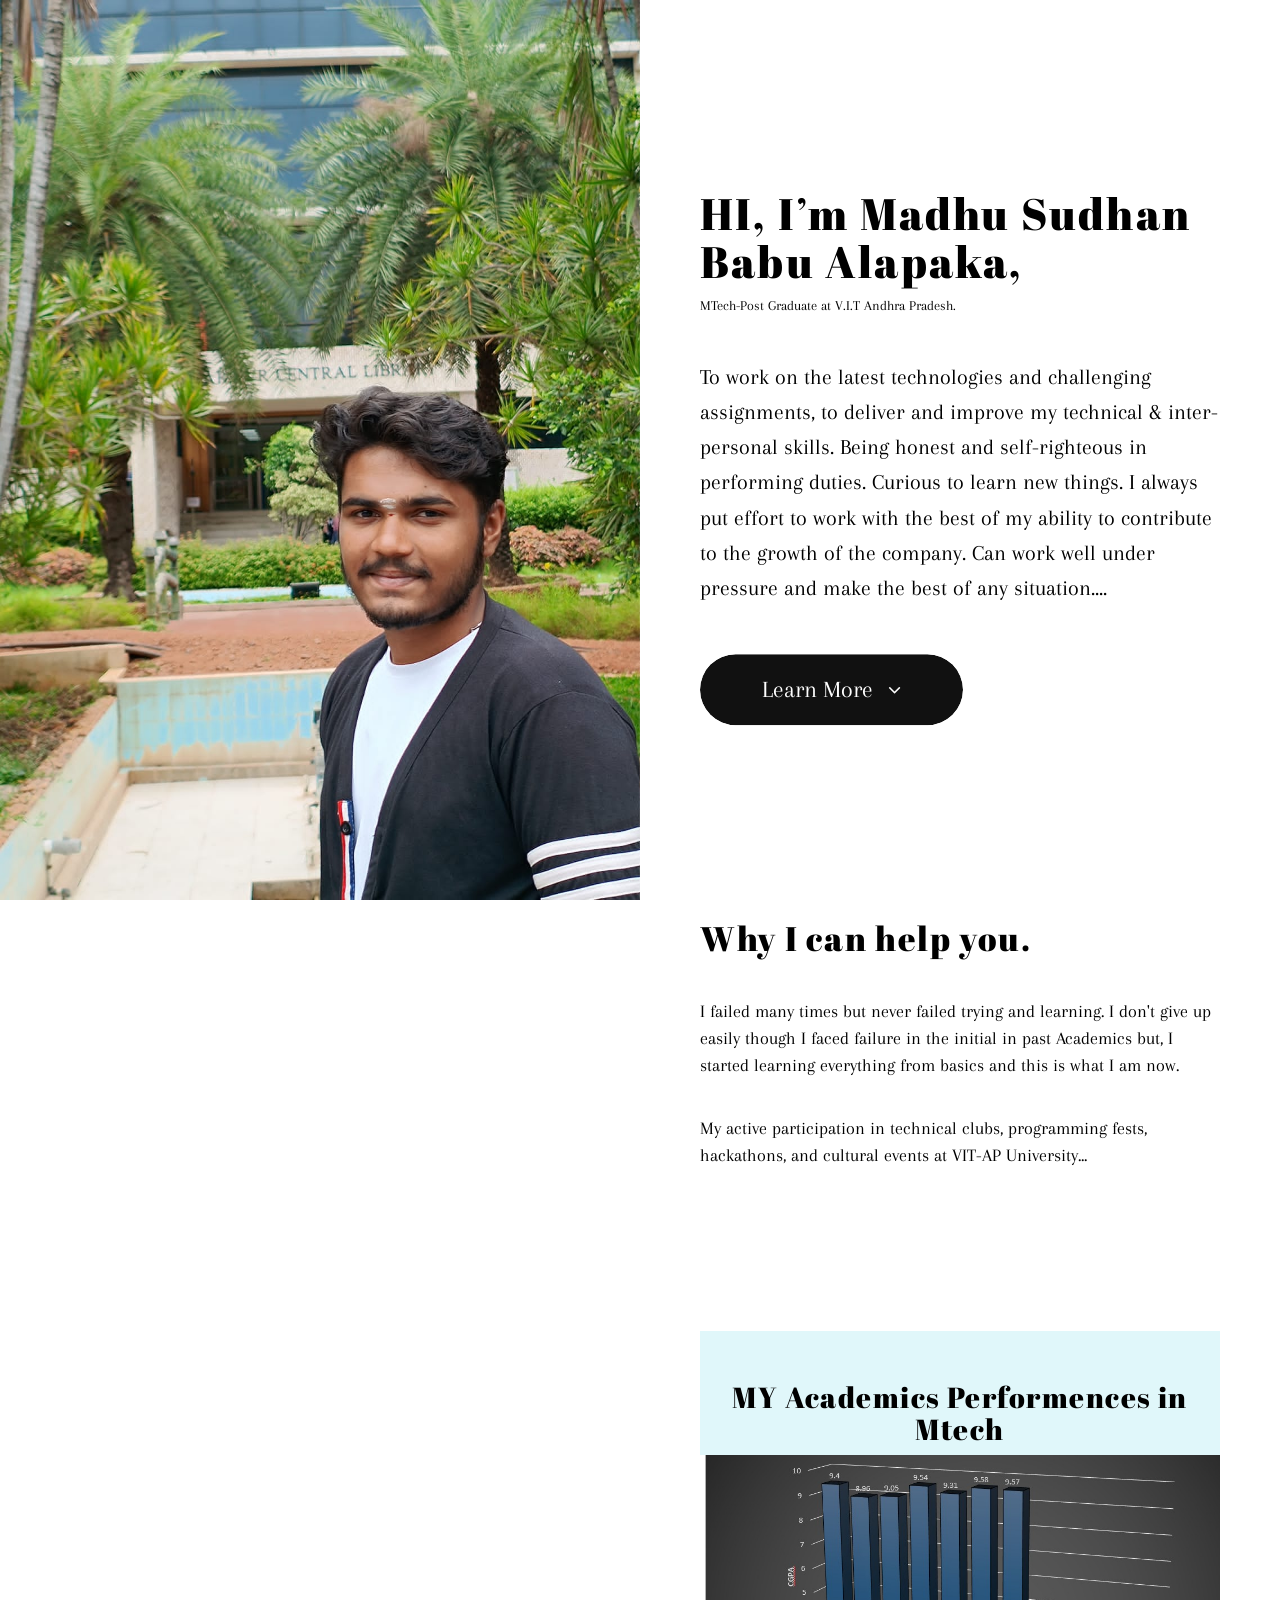
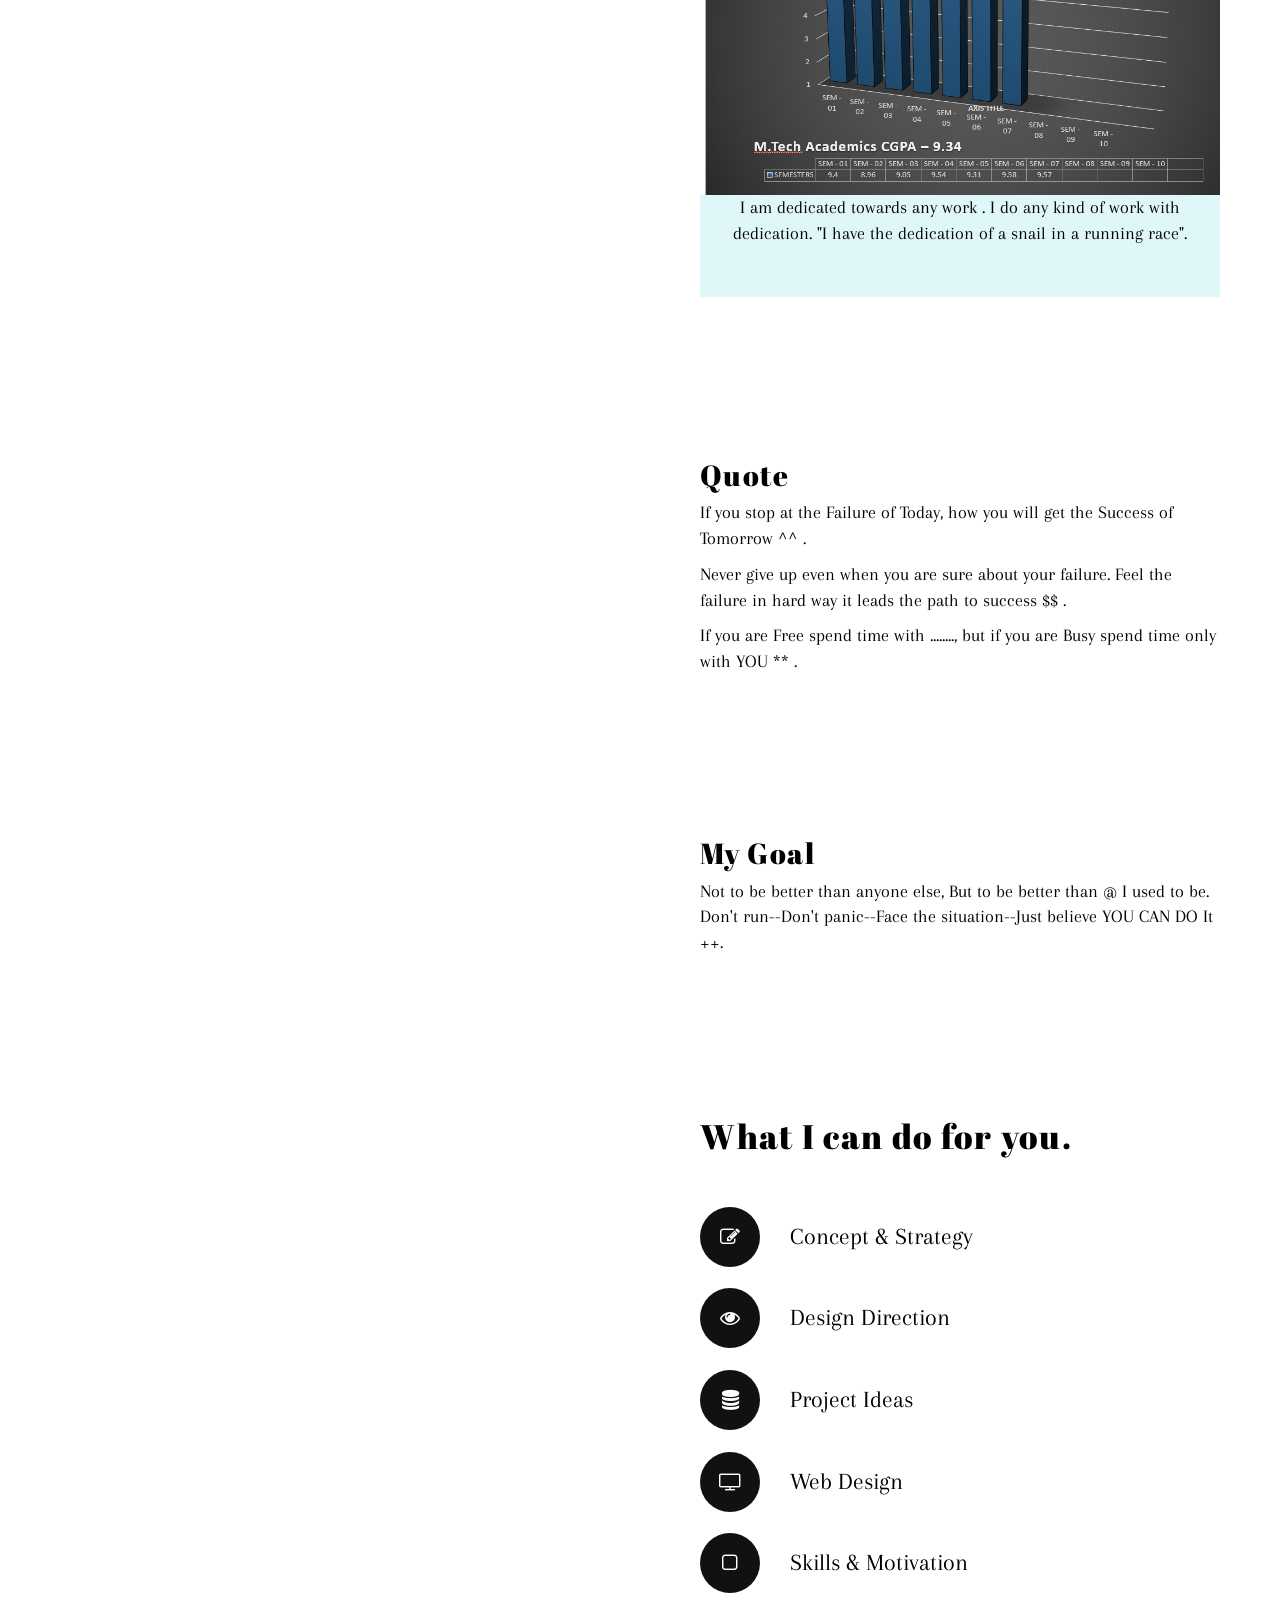
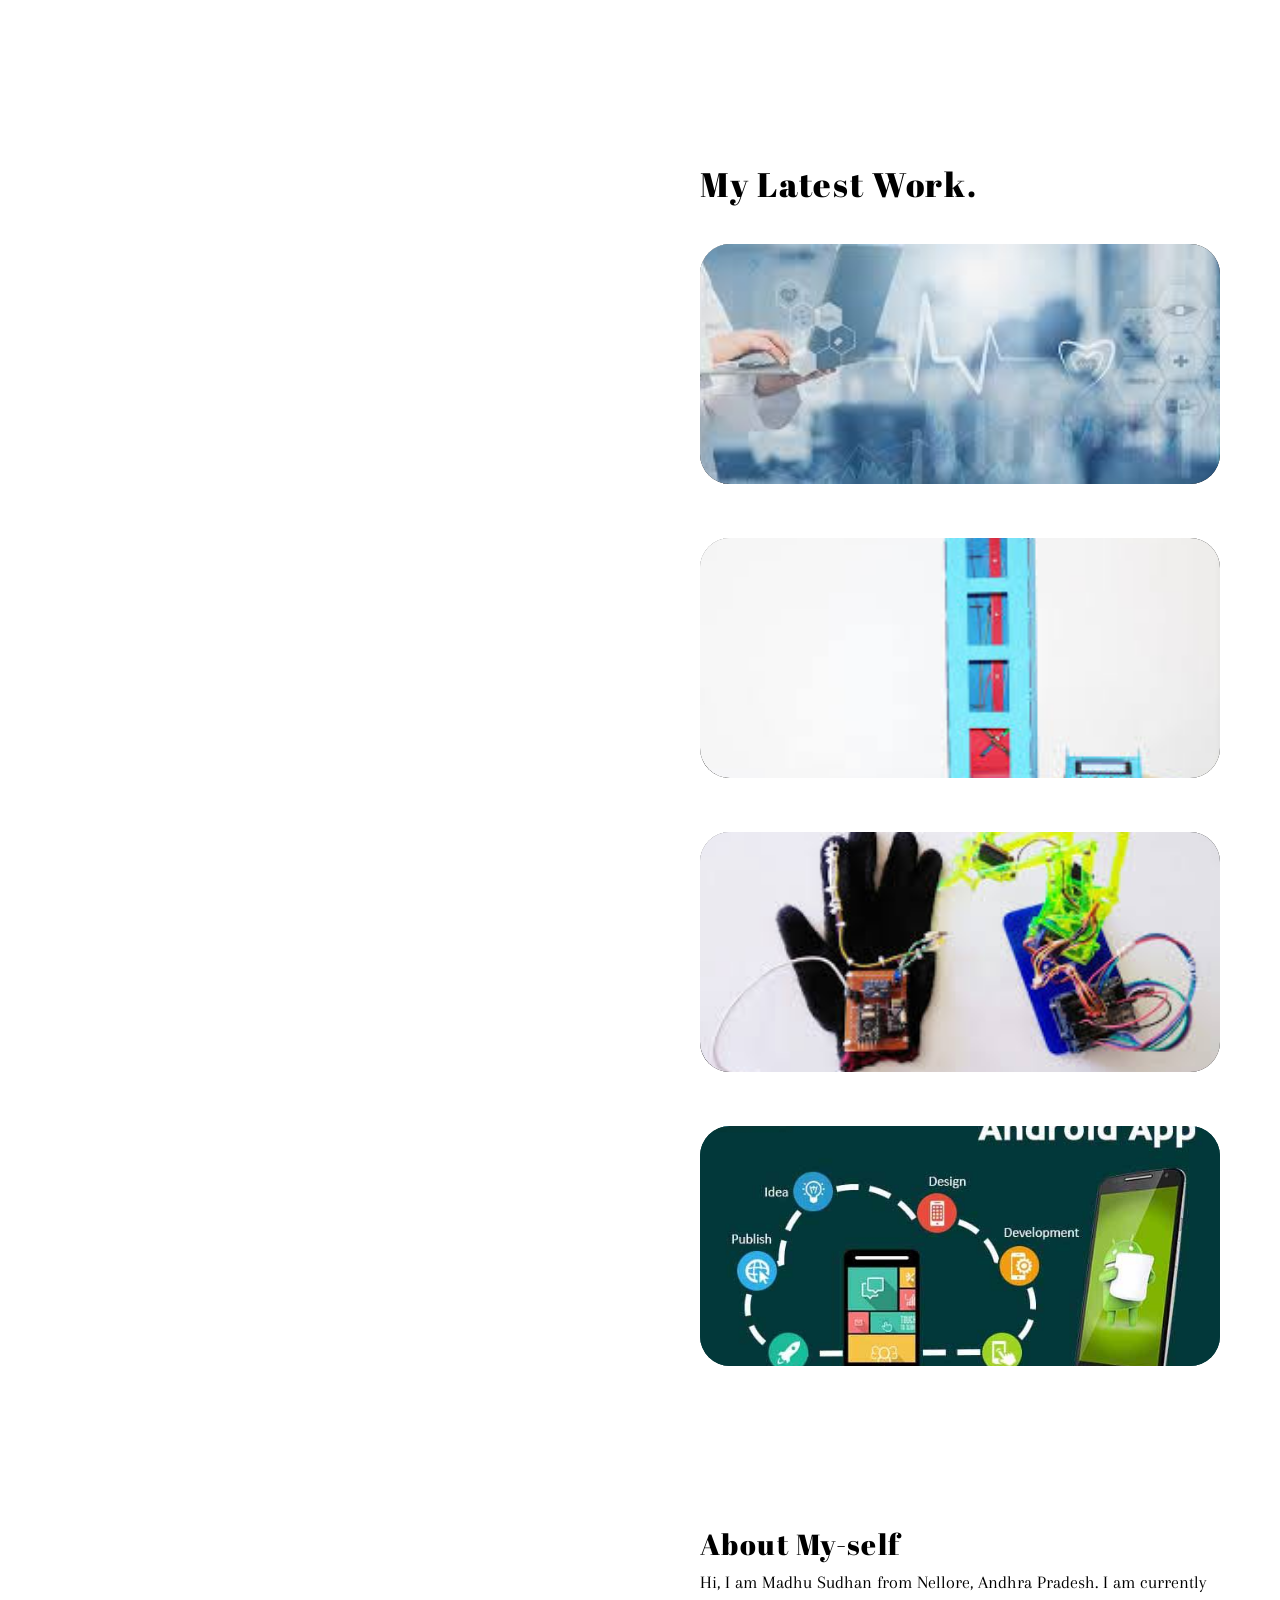
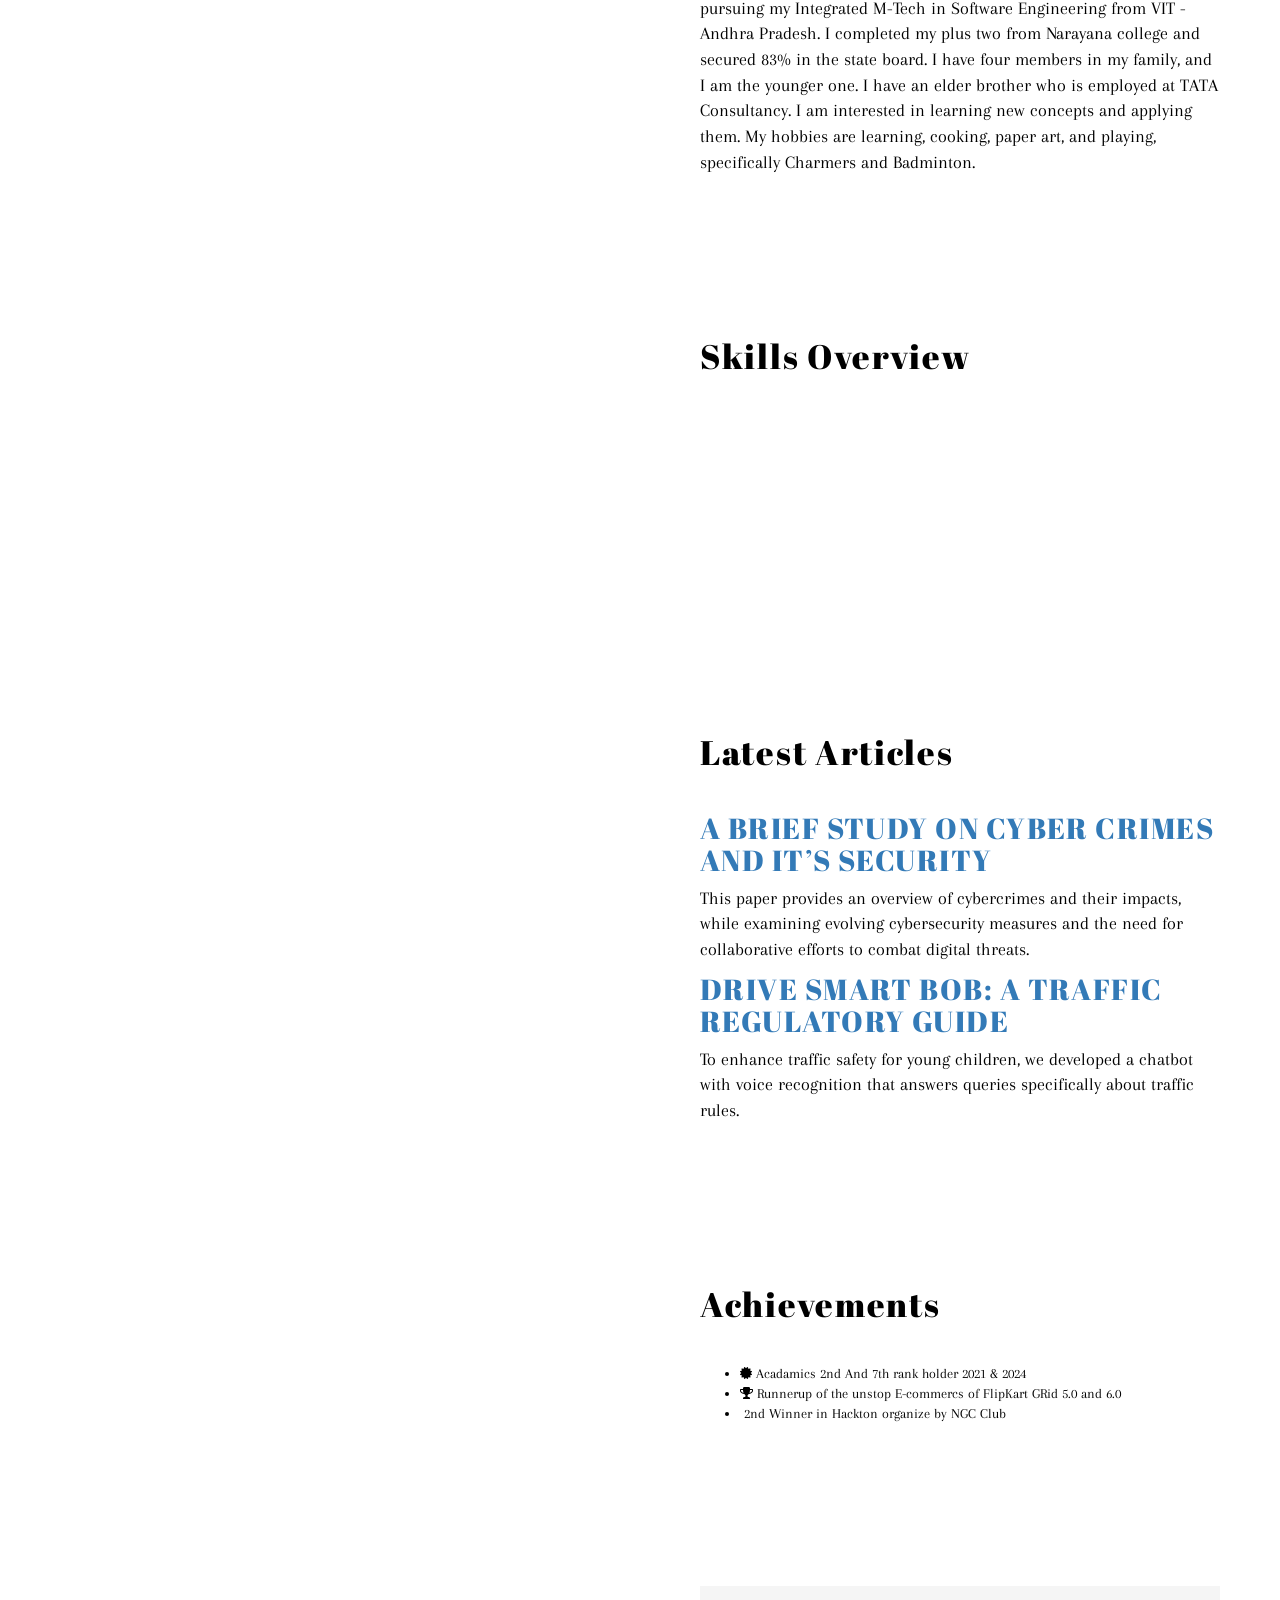
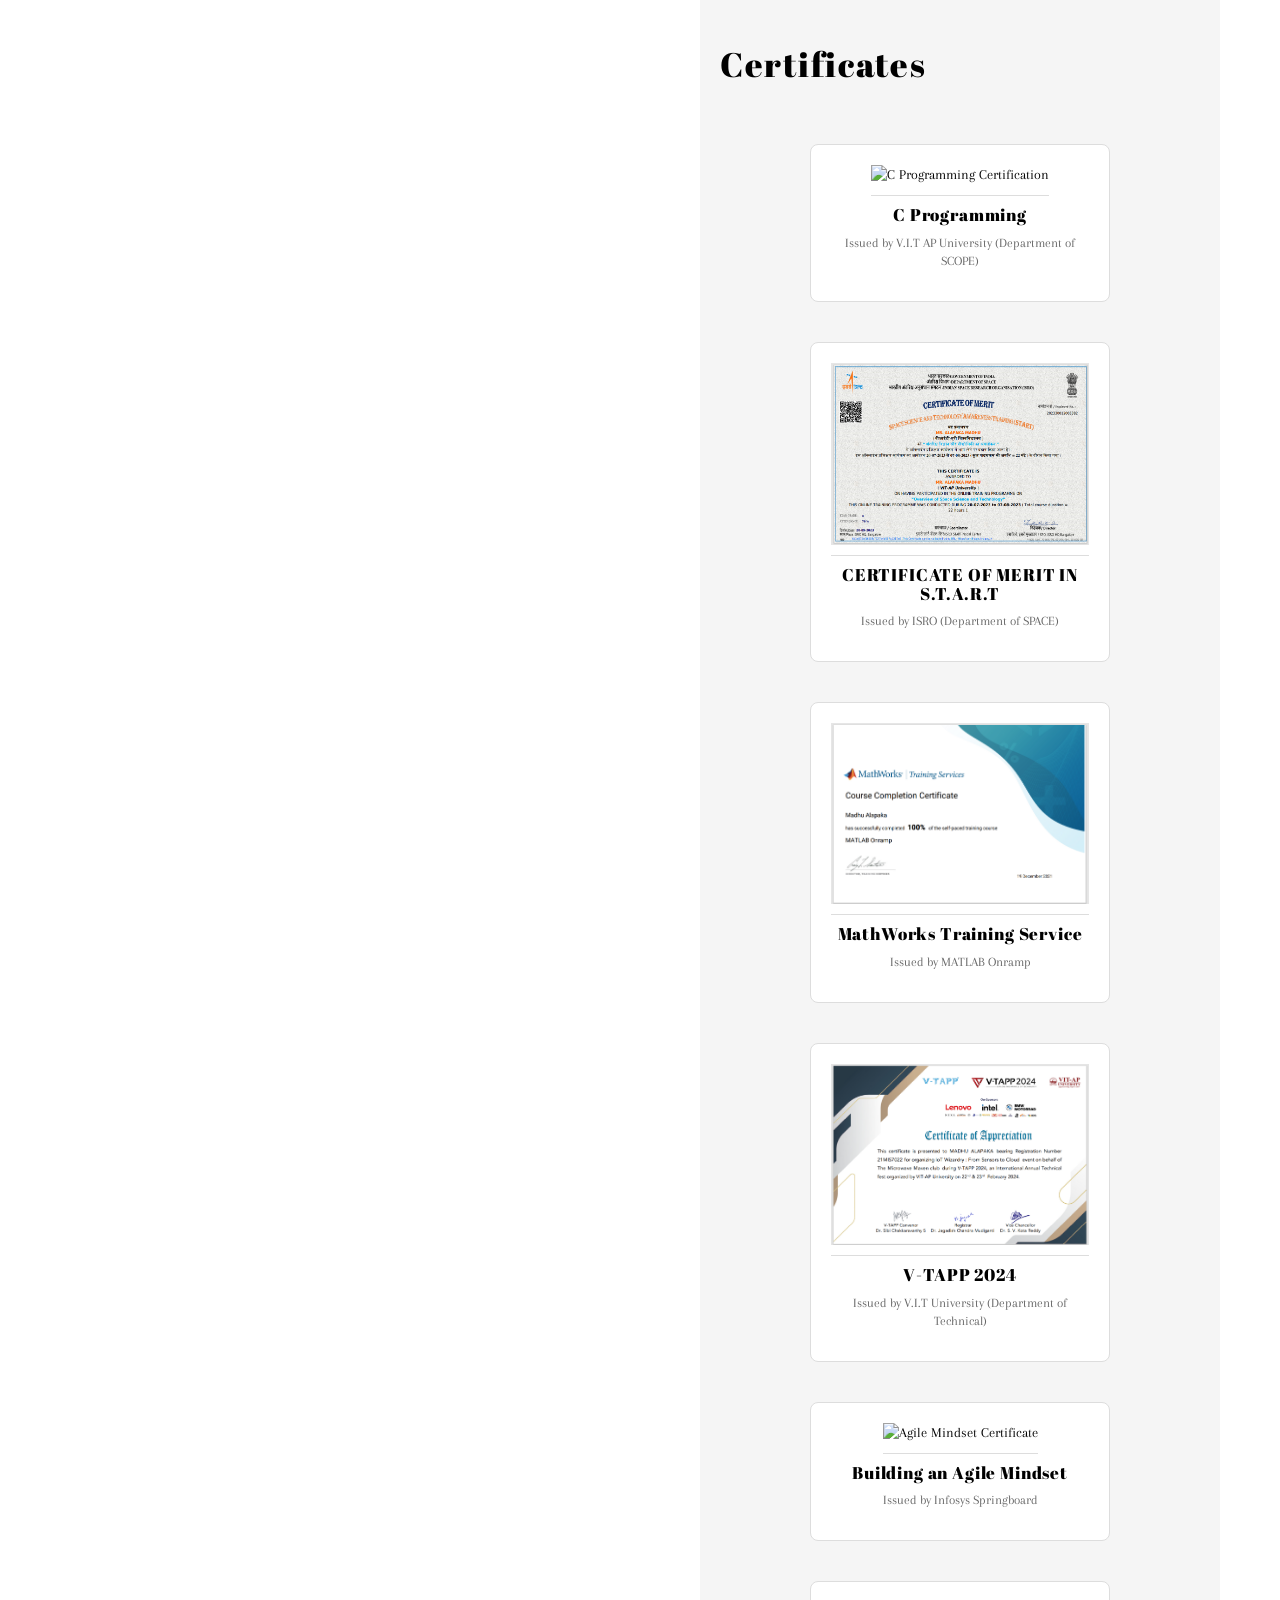
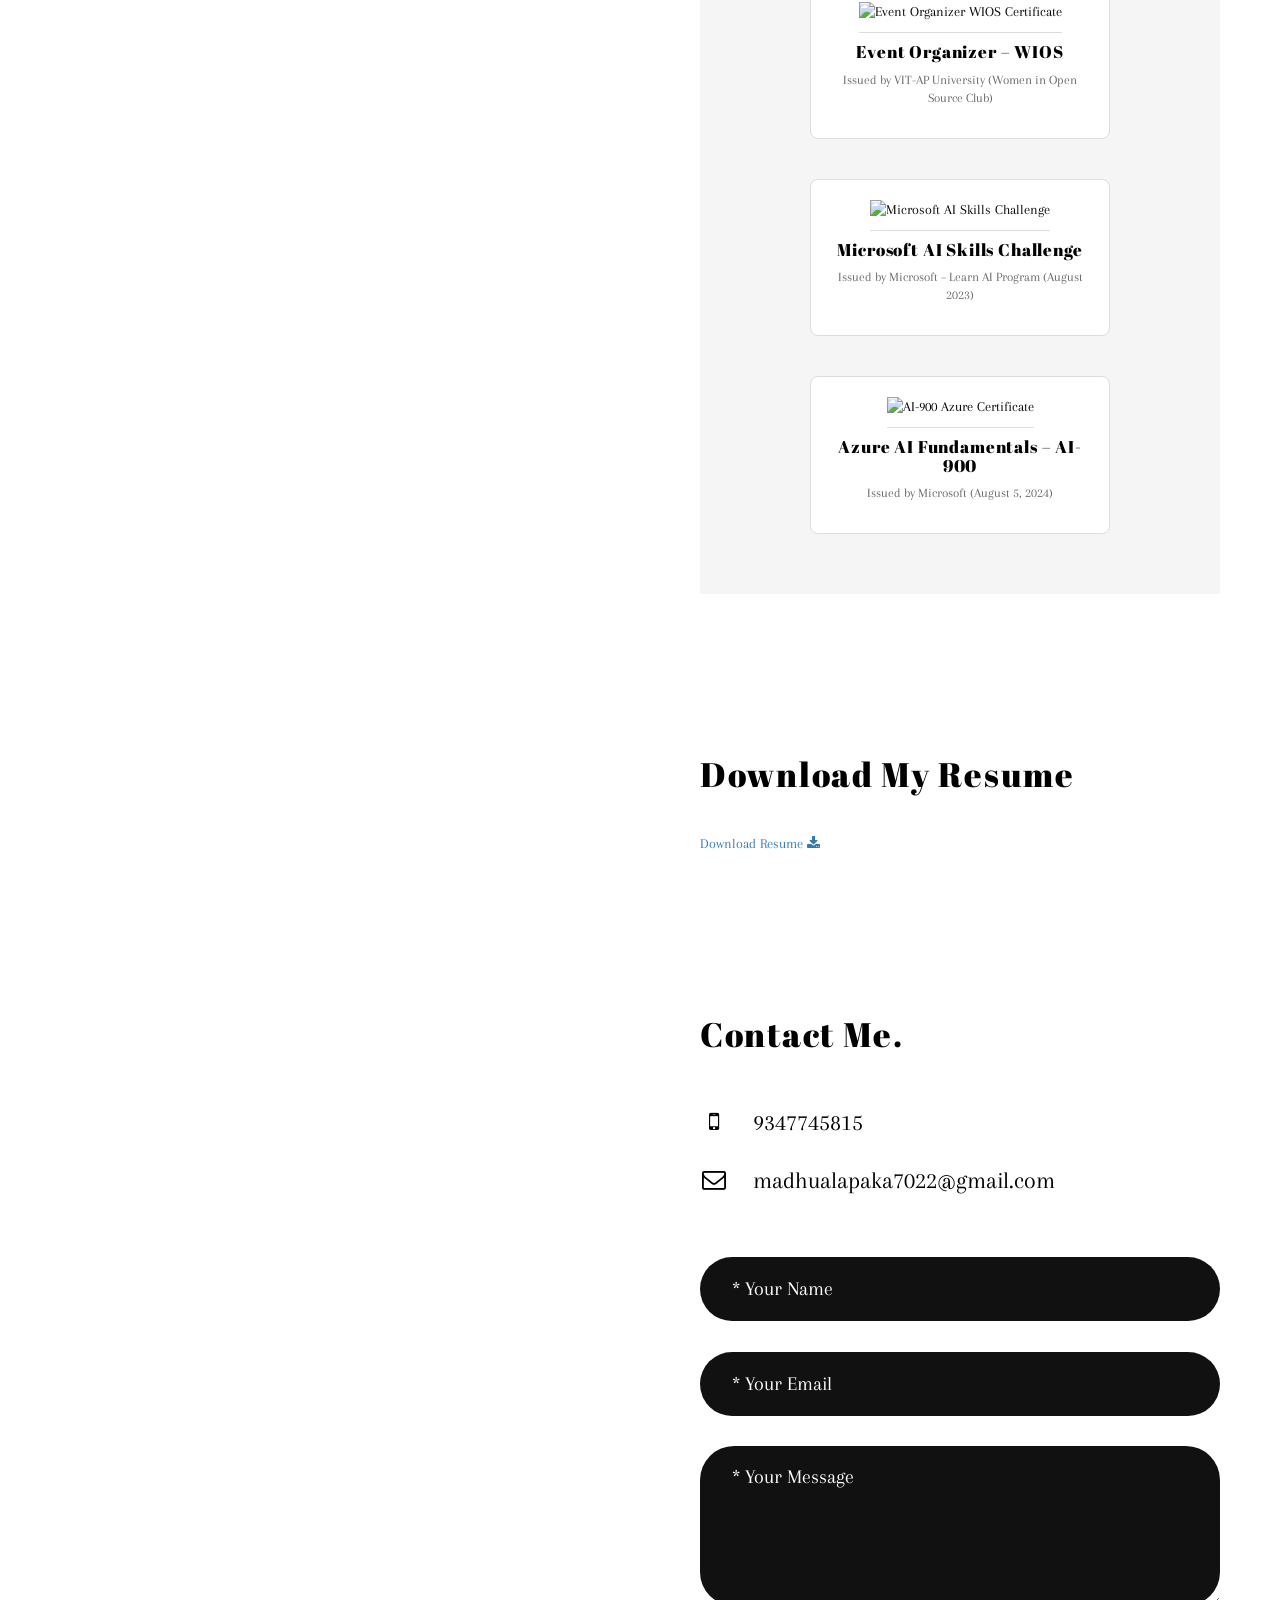
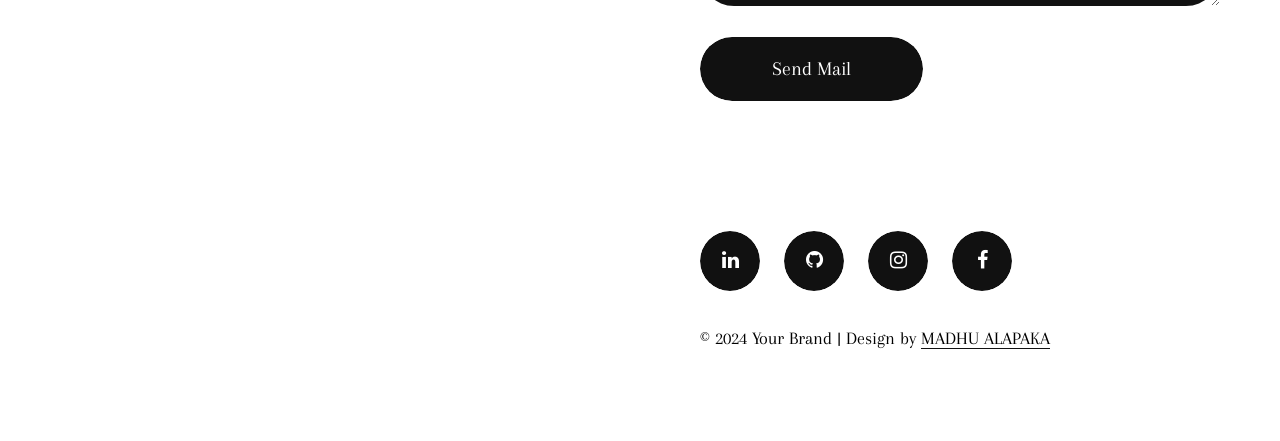
==== commit ccb678c7: "Add files via upload" ====
--- a/index.html
+++ b/index.html
@@ -282,13 +282,13 @@
                     var skillsChart = new Chart(ctx, {
                         type: 'bar',
                         data: {
-                            labels: ['HTML', 'CSS', 'XML', 'Python', 'Java'],
+                            labels: ['HTML/CSS', 'SQL', 'R', 'Python', 'Java'],
                             datasets: [{
                                 label: 'Skills',
                                 data: [75, 70, 60, 85, 70],
                                 backgroundColor: [
                                     'rgba(255, 99, 132, 0.2)',
-                                    'rgba(54, 162, 235, 0.2)',
+                                    'rgba(84, 162, 235, 0.2)',
                                     'rgba(255, 206, 86, 0.2)',
                                     'rgba(75, 192, 192, 0.2)',
                                     'rgba(153, 102, 255, 0.2)'
@@ -319,7 +319,7 @@
             <section id="blog">
                 <h3 class="headline">Latest Articles</h3>
                 <div class="blog-post">
-                    <h4><a href="https://drive.google.com/file/d/1qe6QsysLMJ3WOCBoOcjGm70-87sHifBH/view?usp=sharing">A BRIEF STUDY ON CYBER CRIMES AND IT’S SECURITY </a></h4>
+                    <h4><a href="https://drive.google.com/file/d/1hyrJWJJJTOWUi01jh3JyKfI1eniCcmGU/view?usp=sharing">A BRIEF STUDY ON CYBER CRIMES AND IT’S SECURITY </a></h4>
                     <p>This paper provides an overview of cybercrimes and their impacts, while examining evolving cybersecurity measures and the need for collaborative efforts to combat digital threats.
 
 
@@ -328,7 +328,7 @@
 </p>
                 </div>
                 <div class="blog-post">
-                    <h4><a href="https://drive.google.com/file/d/1Vrf2V8gFRXEcRUNmZfKcV_dA9Rr0pp-8/view?usp=sharing">DRIVE SMART BOB: A TRAFFIC REGULATORY GUIDE</a></h4>
+                    <h4><a href="https://docs.google.com/presentation/d/1H8JC1qAk5J7C0_vecxpR5m3GZStM5oC_/edit?usp=sharing&ouid=110464985461548688719&rtpof=true&sd=true">DRIVE SMART BOB: A TRAFFIC REGULATORY GUIDE</a></h4>
                     <p>To enhance traffic safety for young children, we developed a chatbot with voice recognition that answers queries specifically about traffic rules.</p>
                 </div>
 				
@@ -339,7 +339,7 @@
                 <h3 class="headline">Achievements</h3>
                 <ul class="achievements-list">
                     <li><i class="fa fa-certificate" aria-hidden="true"></i> Acadamics 2nd And 7th rank holder 2021 & 2024</li>
-                    <li><i class="fa fa-trophy" aria-hidden="true"></i> Runnerup of the unstop E-commercs of FlipKart GRid 5.0</li>
+                    <li><i class="fa fa-trophy" aria-hidden="true"></i> Runnerup of the unstop E-commercs of FlipKart GRid 5.0 and 6.0</li>
                     <li><i class="fa fa-medal" aria-hidden="true"></i> 2nd Winner in Hackton organize by NGC Club </li>
                 </ul>
             </section>
@@ -369,6 +369,30 @@
             <h5>V-TAPP 2024</h5>
             <p>Issued by V.I.T University (Department of Technical)</p>
         </div>
+        <div class="certificate-item">
+    <img src="assets/img/certificate/agile (1).jpg" alt="Agile Mindset Certificate">
+    <h5>Building an Agile Mindset</h5>
+    <p>Issued by Infosys Springboard</p>
+</div>
+
+<div class="certificate-item">
+    <img src="assets/img/certificate/agile (4).png" alt="Event Organizer WIOS Certificate">
+    <h5>Event Organizer – WIOS</h5>
+    <p>Issued by VIT-AP University (Women in Open Source Club)</p>
+</div>
+
+<div class="certificate-item">
+    <img src="assets/img/certificate/ai microsoft.jpg" alt="Microsoft AI Skills Challenge">
+    <h5>Microsoft AI Skills Challenge</h5>
+    <p>Issued by Microsoft – Learn AI Program (August 2023)</p>
+</div>
+
+<div class="certificate-item">
+    <img src="assets/img/certificate/AI-900 CERTIFICATE.png" alt="AI-900 Azure Certificate">
+    <h5>Azure AI Fundamentals – AI-900</h5>
+    <p>Issued by Microsoft (August 5, 2024)</p>
+</div>
+
     </div>
 </section>
 <!-- /CERTIFICATES -->
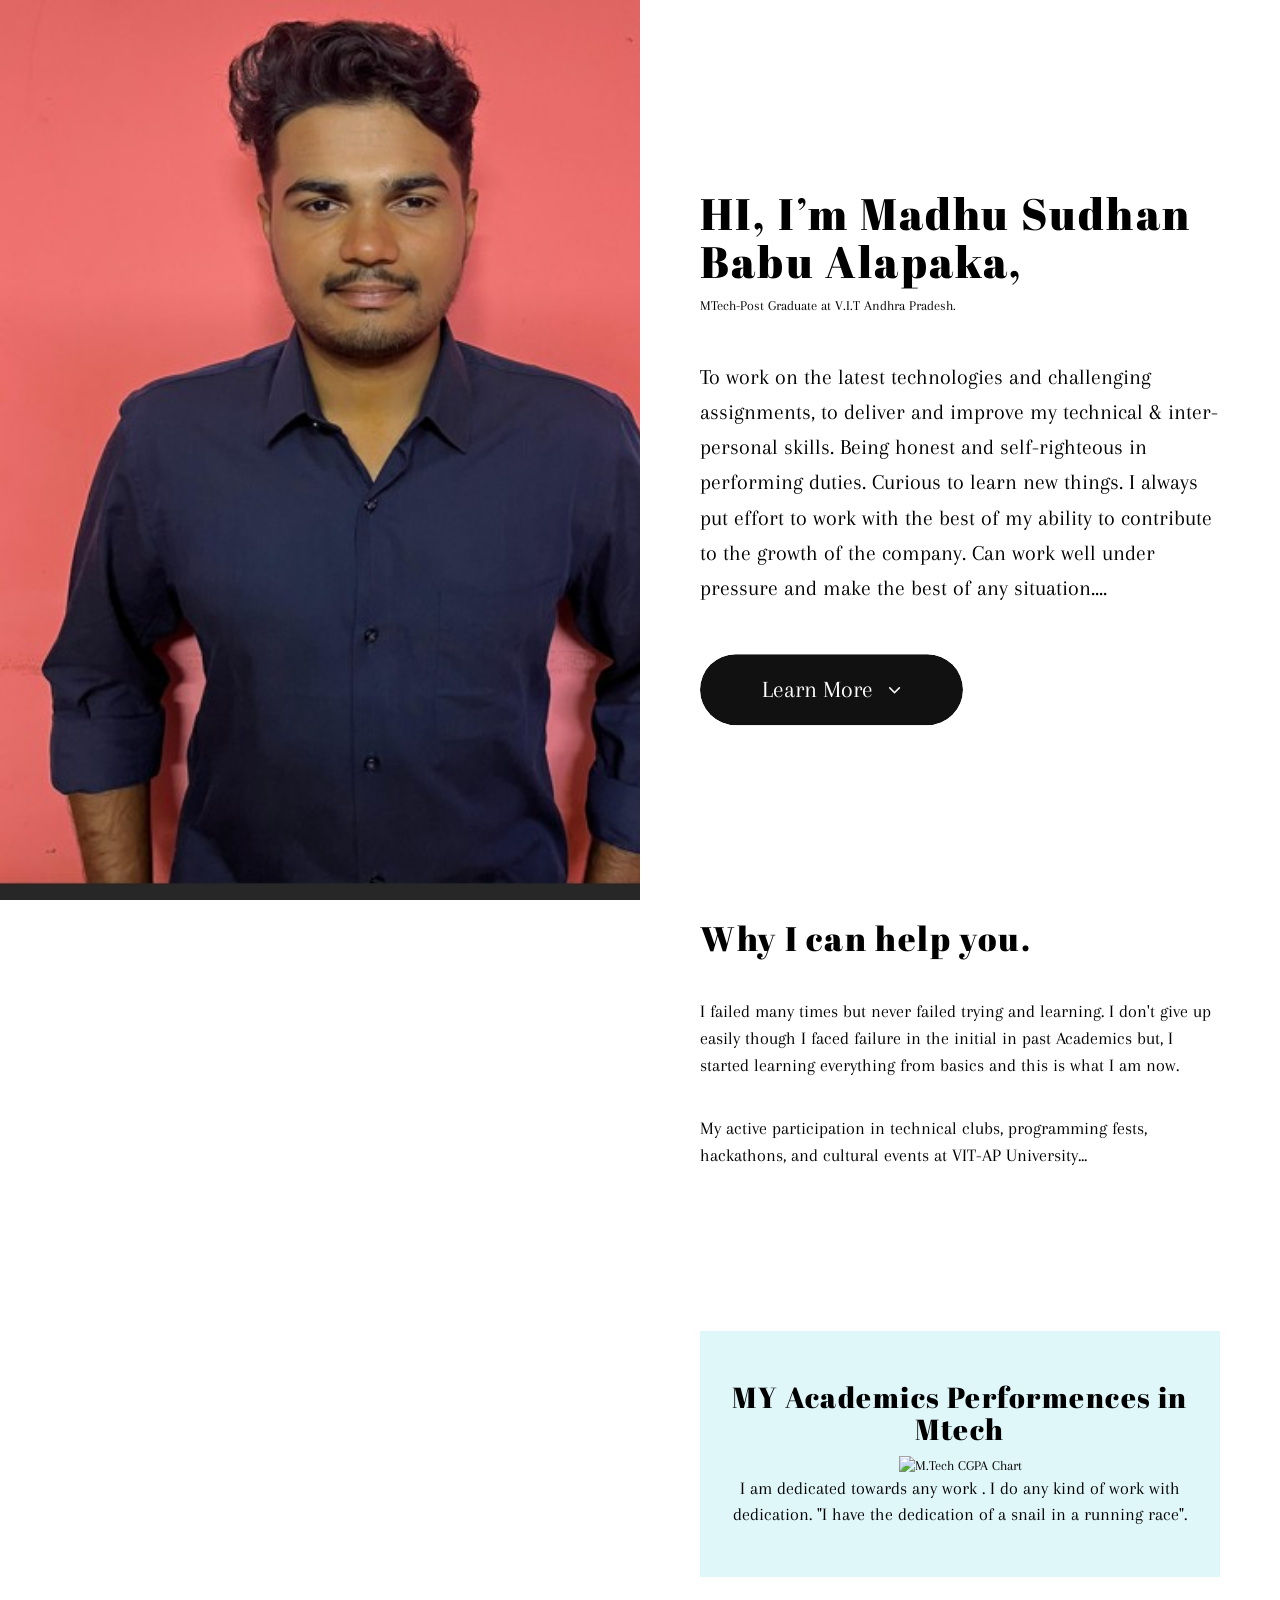
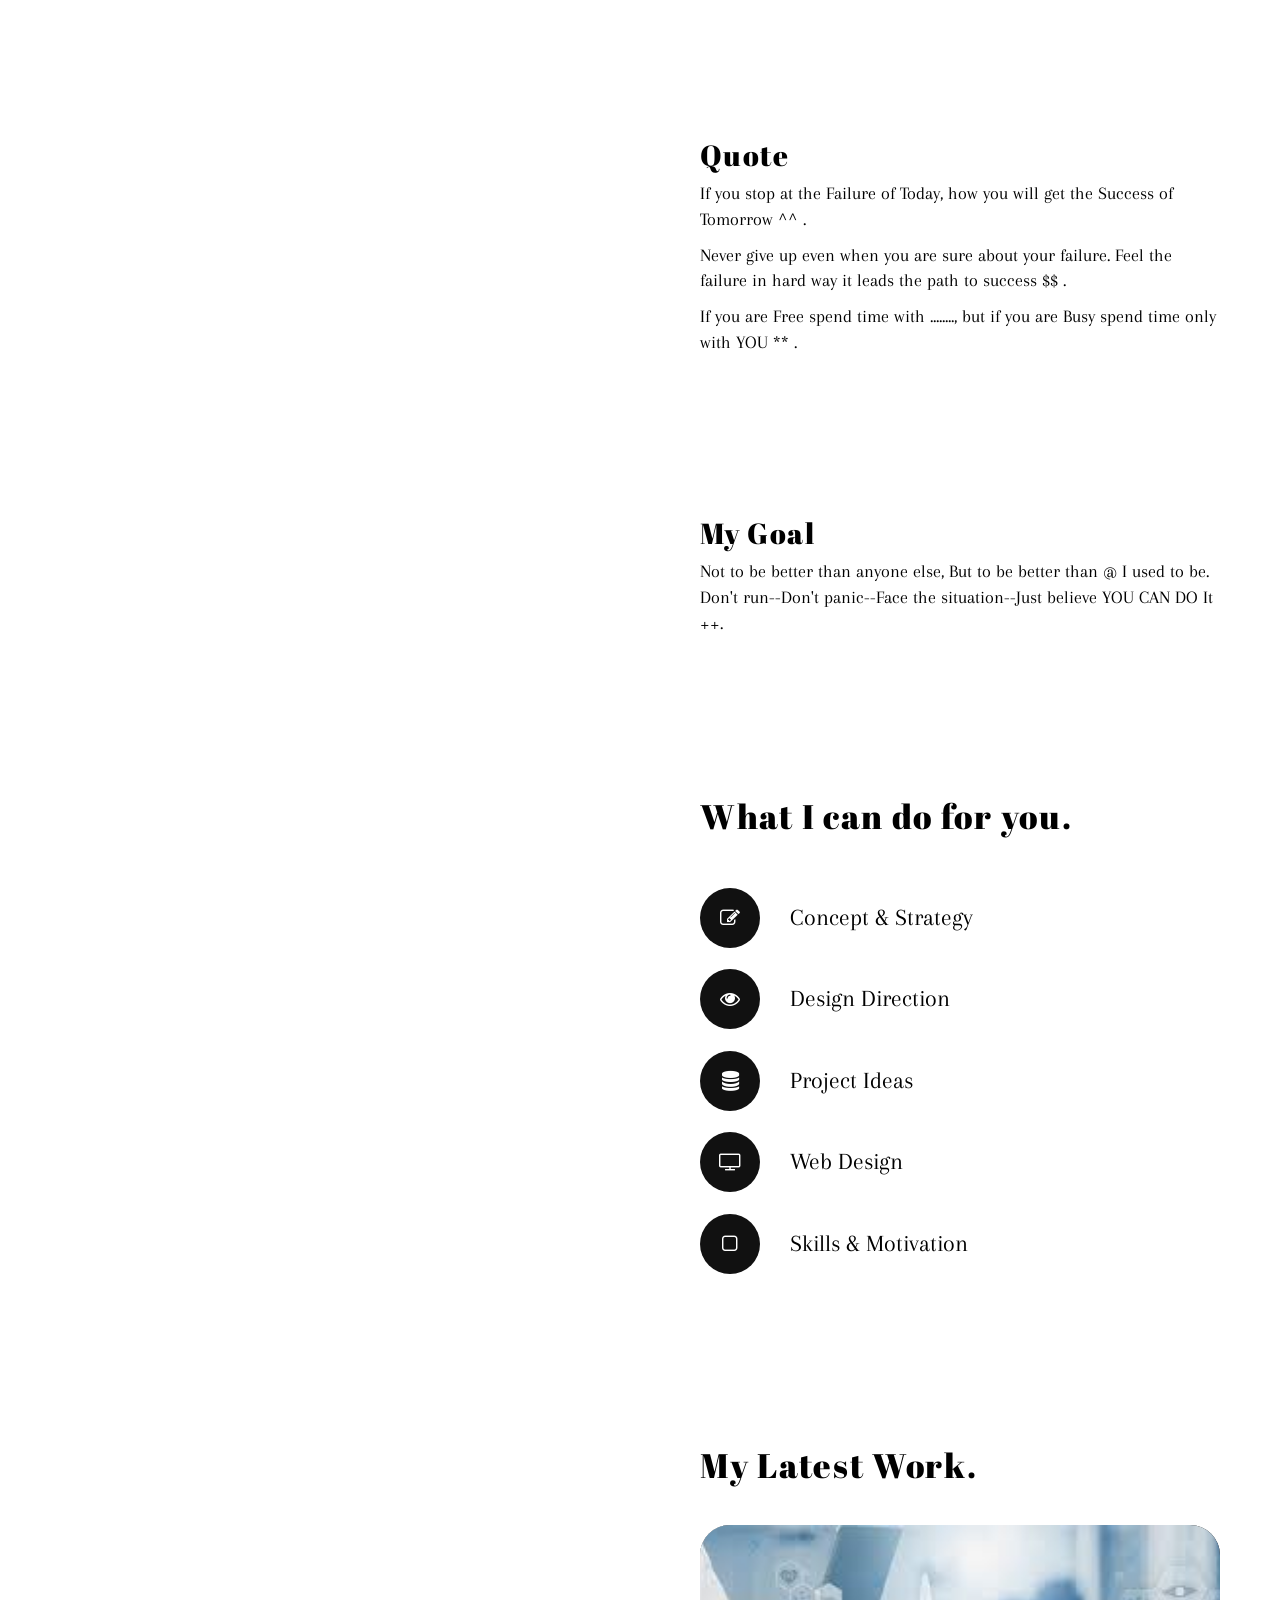
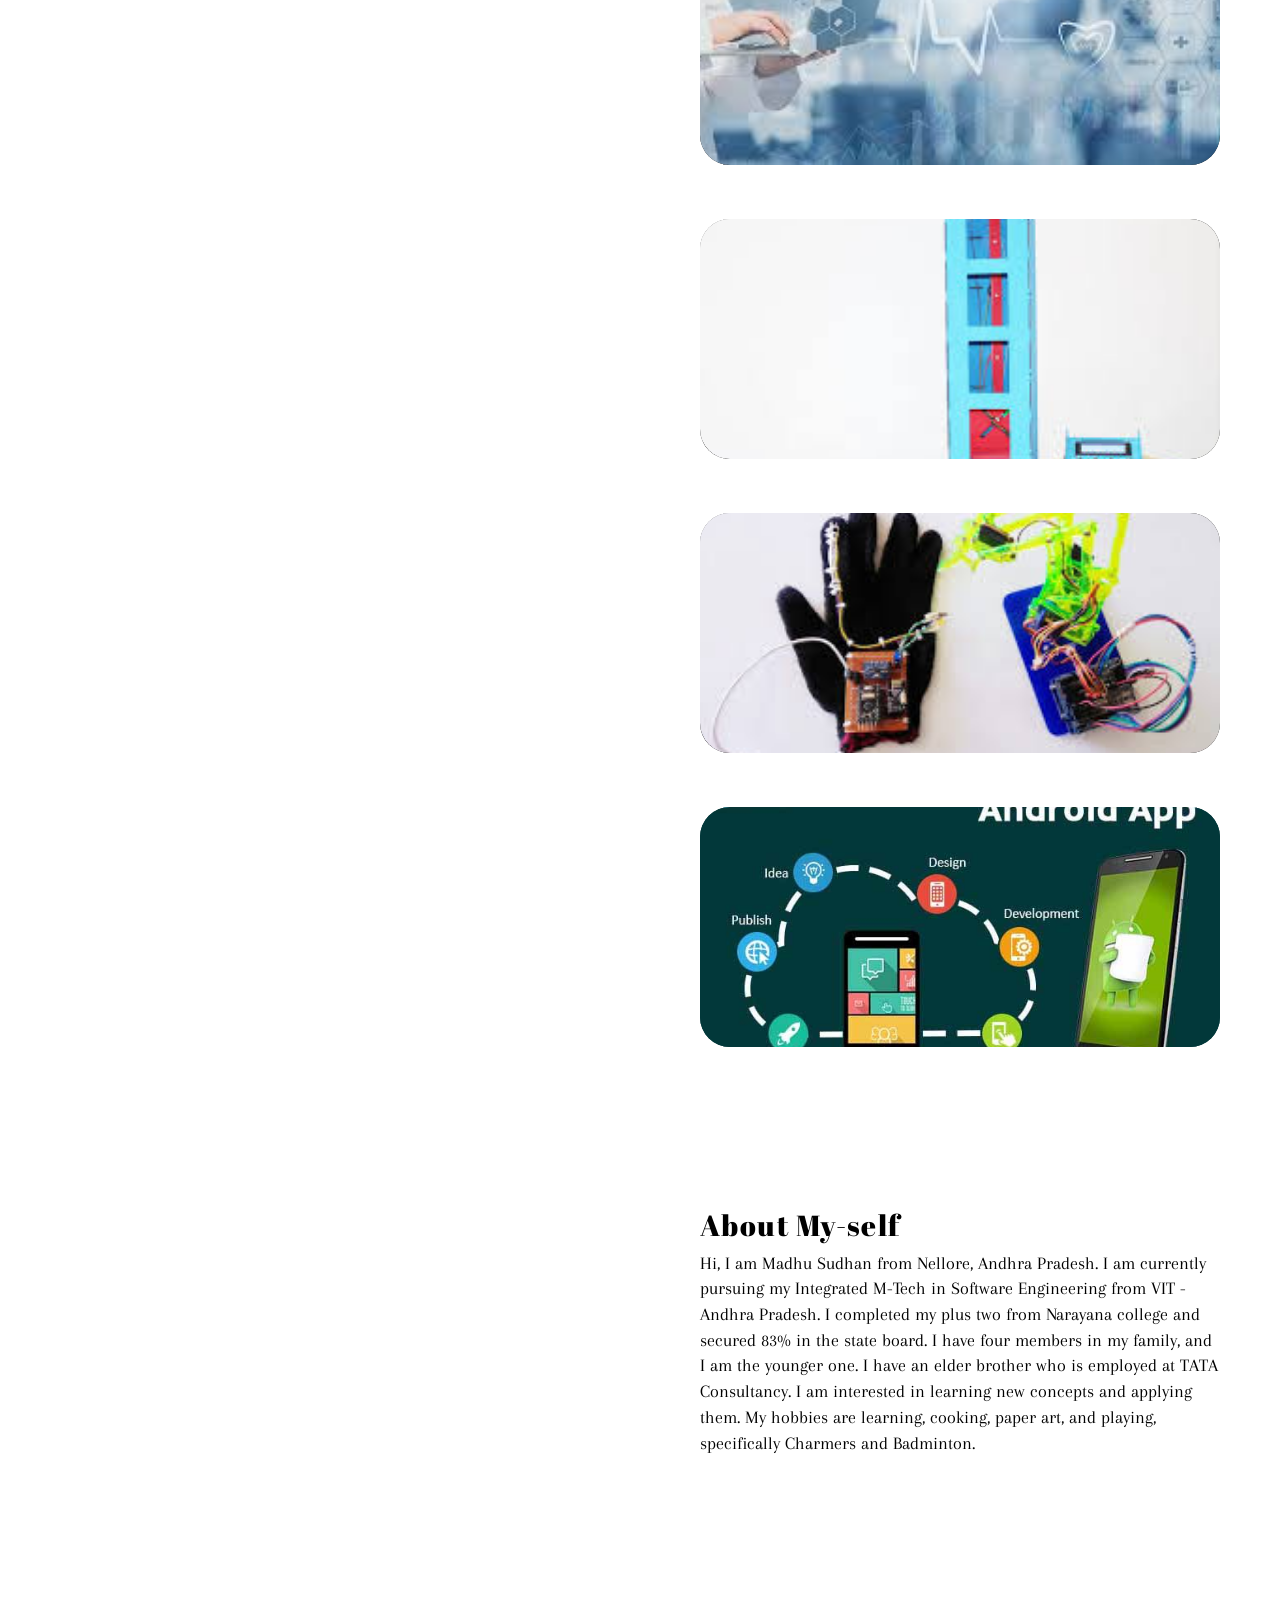
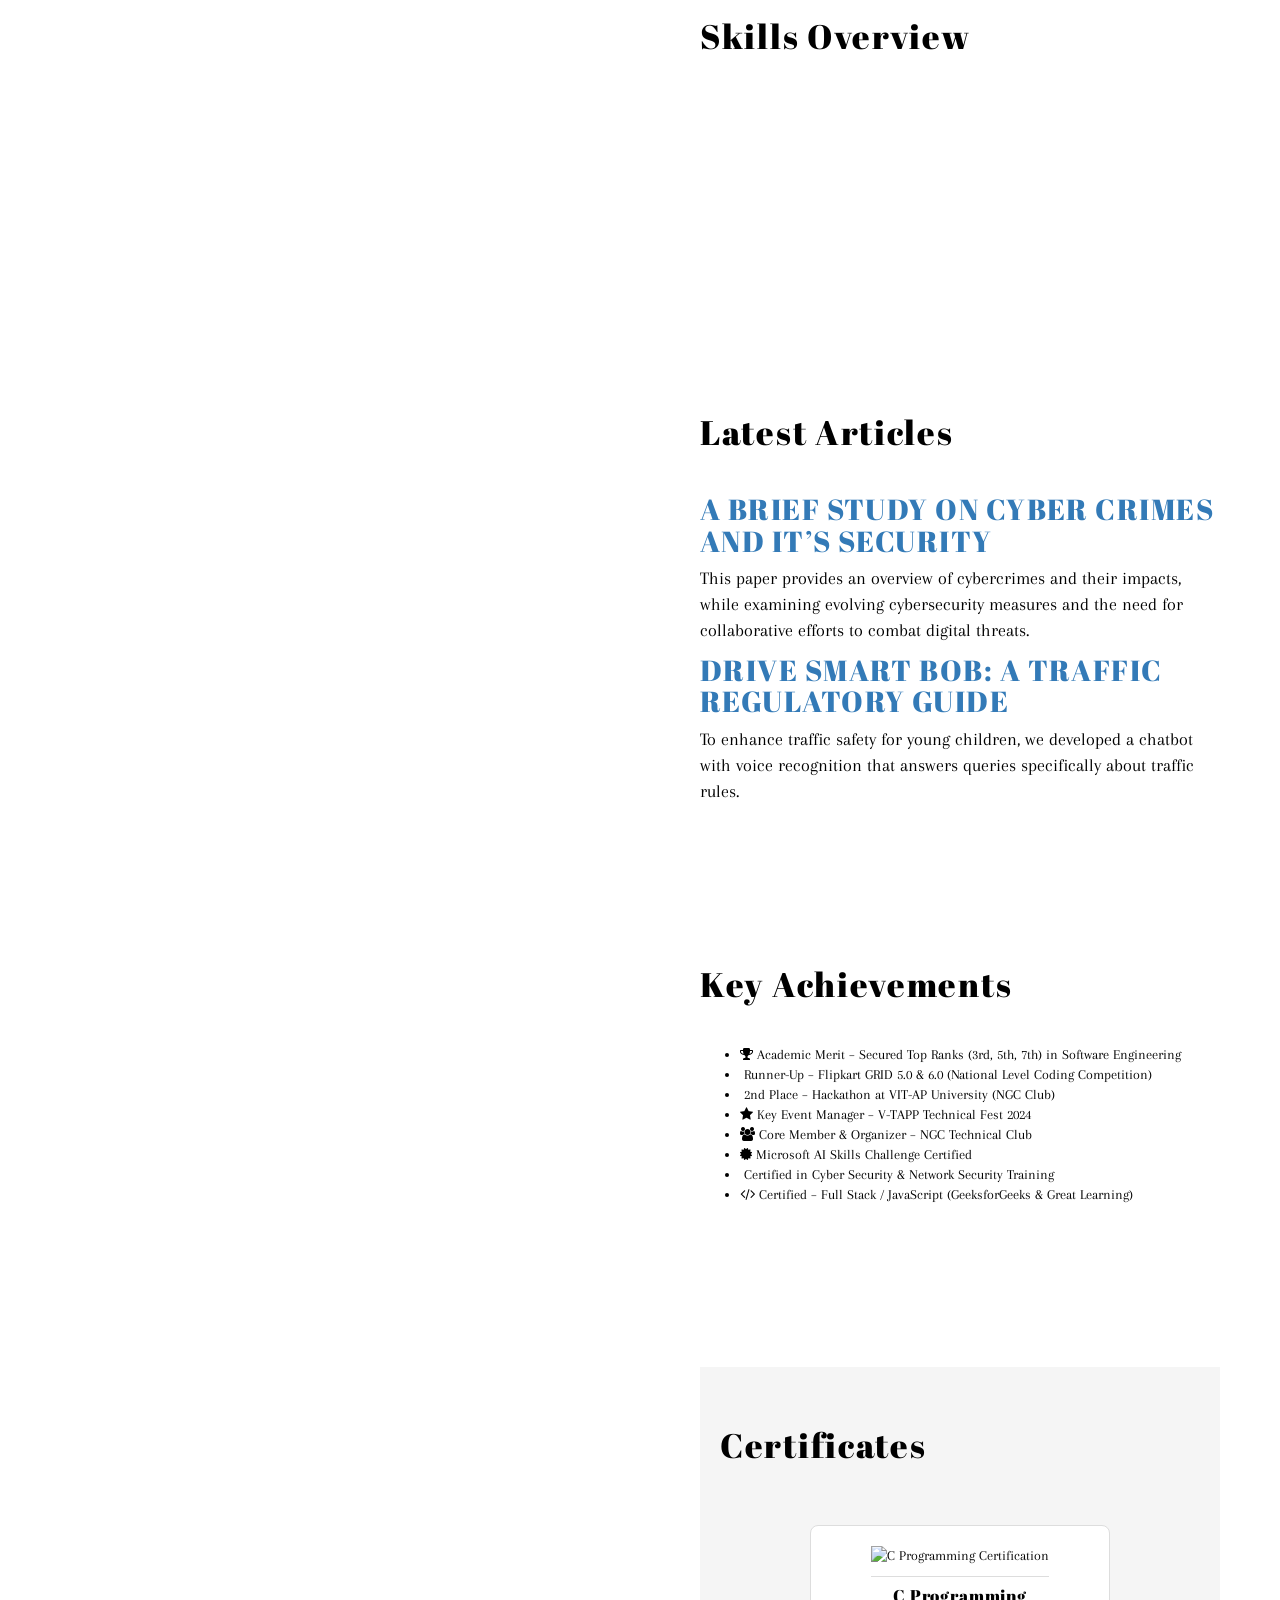
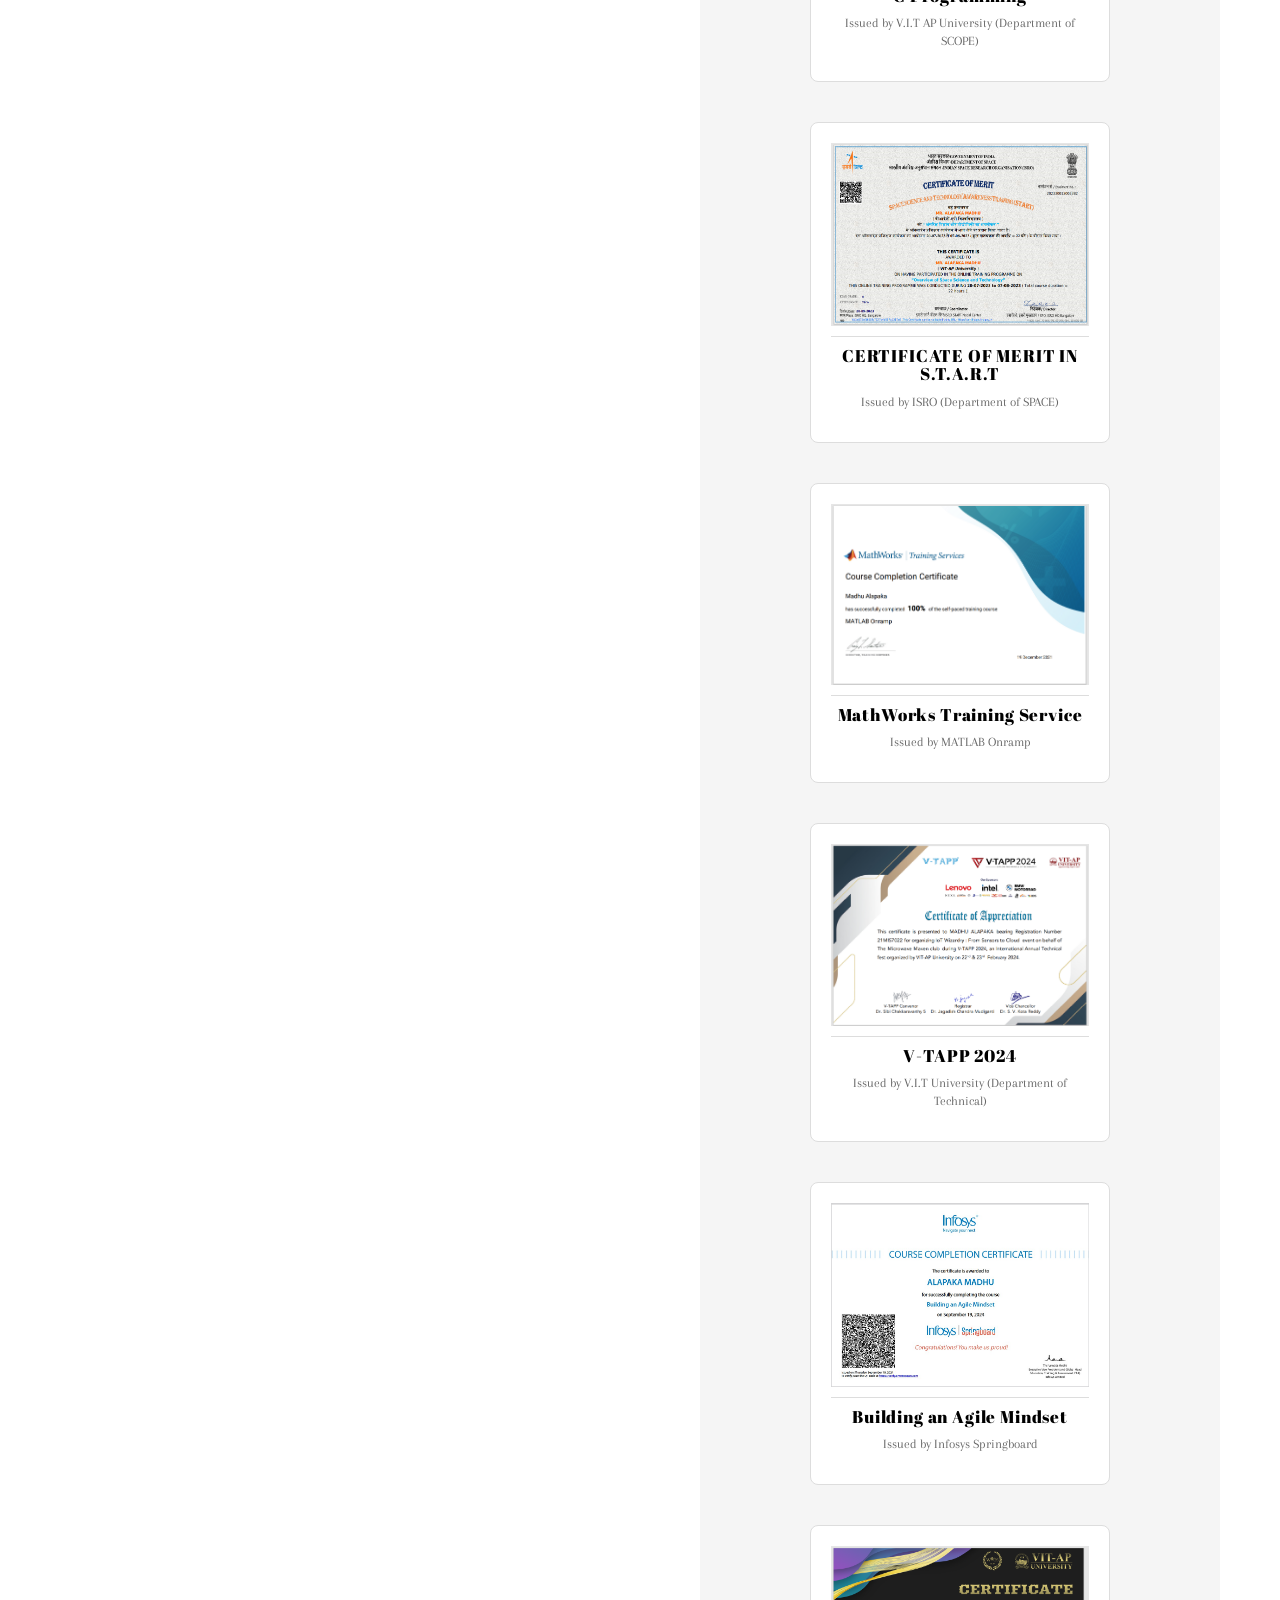
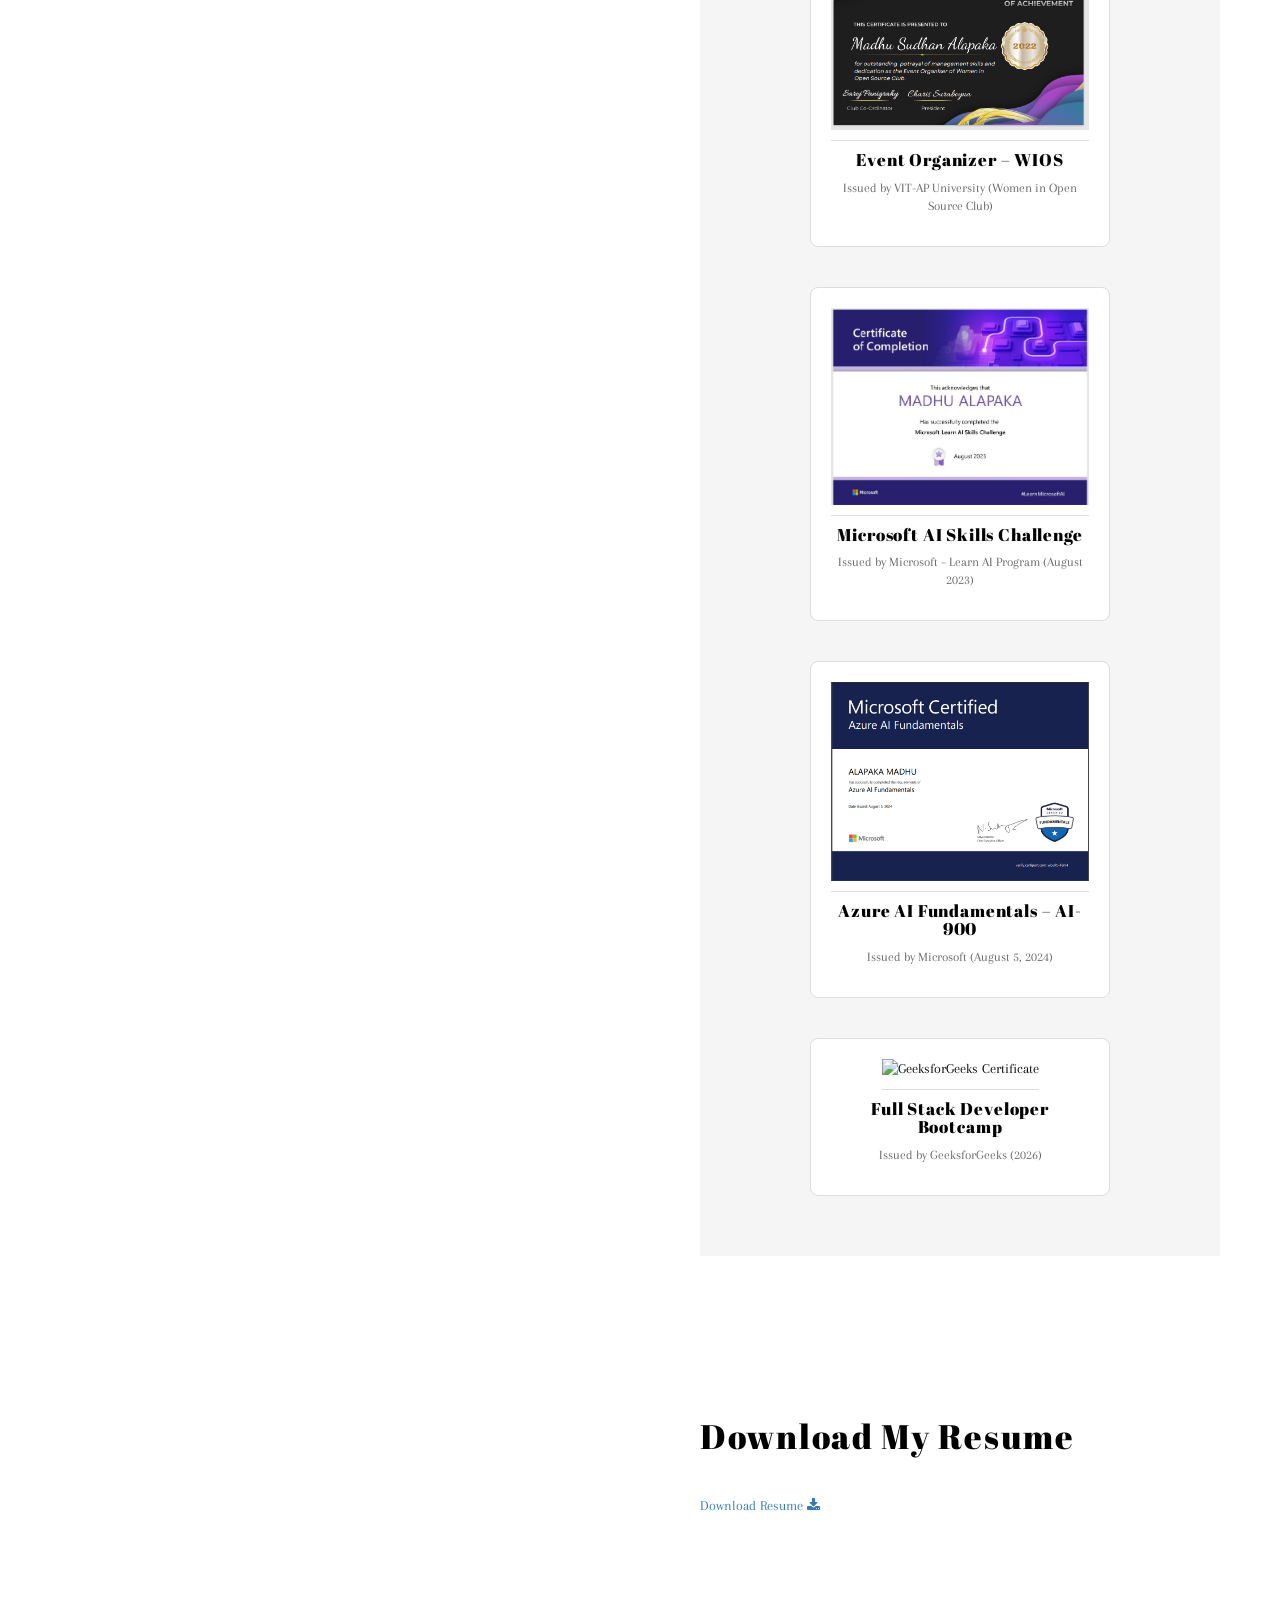
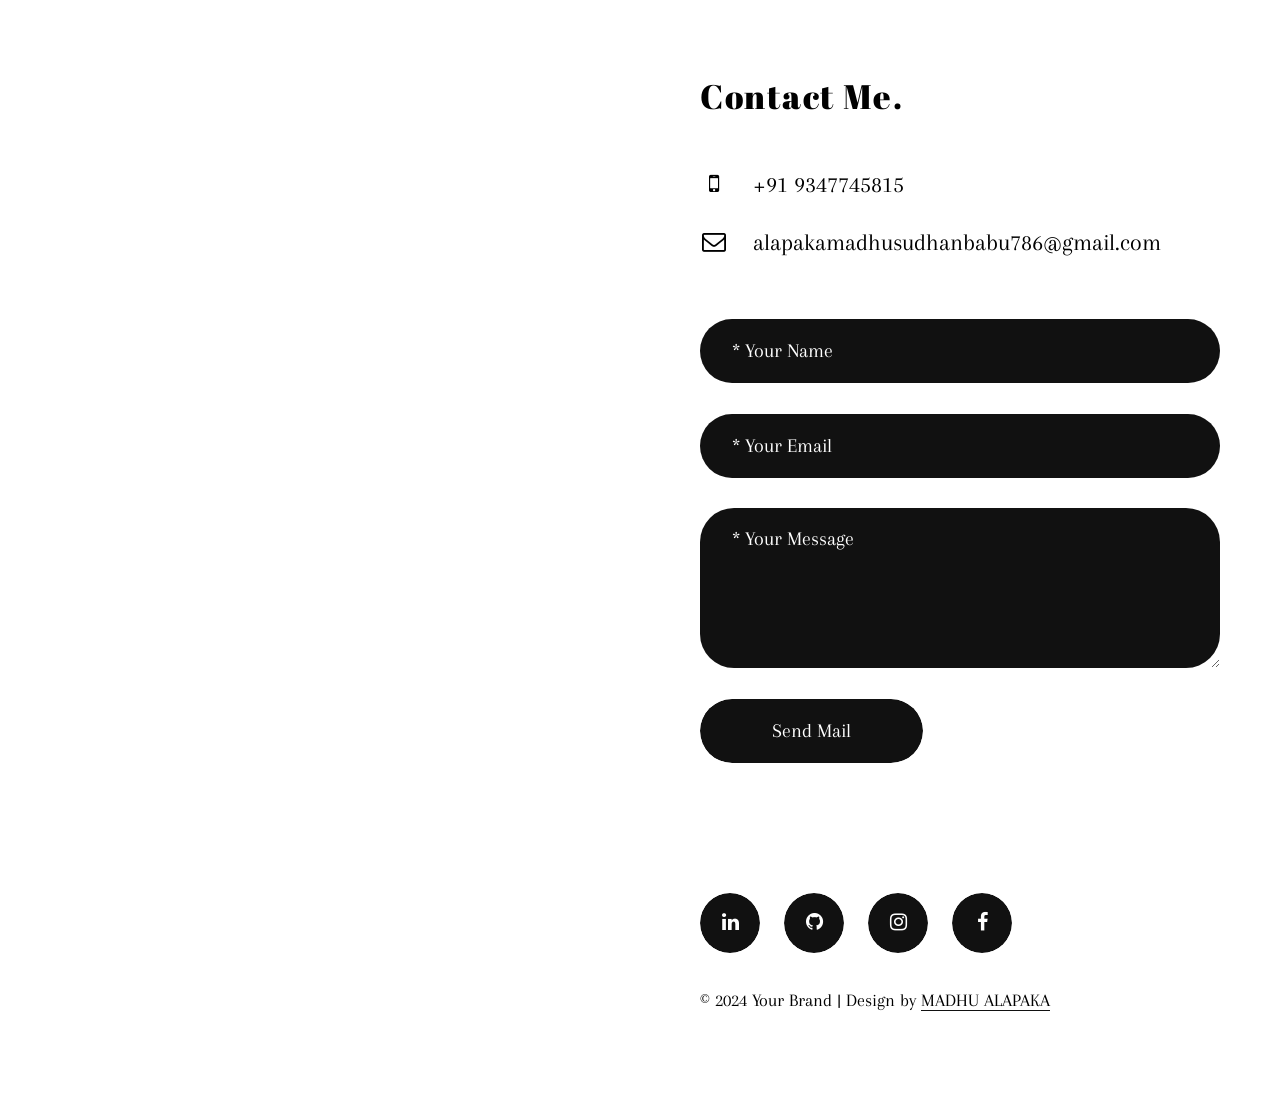
==== commit a6db94cb: "Add files via upload" ====
--- a/index.html
+++ b/index.html
@@ -134,7 +134,7 @@
 <section id="gpa-chart">
     <h4 class="headline">MY Academics Performences in Mtech</h4>
     <div class="chart-container">
-        <img src="assets/img/sem-CGPA.jpg" alt="M.Tech CGPA Chart" style="max-width: 100%; height: auto;">
+        <img src="assets/img/sem-CGPA.png" alt="M.Tech CGPA Chart" style="max-width: 100%; height: auto;">
 		<p>I am dedicated towards any work . I do any kind of work with dedication. "I have the dedication of a snail in a running race".</p>
     </div>
 </section>
@@ -335,16 +335,29 @@
             </section>
             <!-- /BLOG -->
 			<!-- ACHIEVEMENTS -->
-            <section id="achievements">
-                <h3 class="headline">Achievements</h3>
-                <ul class="achievements-list">
-                    <li><i class="fa fa-certificate" aria-hidden="true"></i> Acadamics 2nd And 7th rank holder 2021 & 2024</li>
-                    <li><i class="fa fa-trophy" aria-hidden="true"></i> Runnerup of the unstop E-commercs of FlipKart GRid 5.0 and 6.0</li>
-                    <li><i class="fa fa-medal" aria-hidden="true"></i> 2nd Winner in Hackton organize by NGC Club </li>
-                </ul>
-            </section>
-            <!-- /ACHIEVEMENTS -->
-
+<section id="achievements">
+    <h3 class="headline">Key Achievements</h3>
+    <ul class="achievements-list">
+
+        <li><i class="fa fa-trophy"></i> Academic Merit – Secured Top Ranks (3rd, 5th, 7th) in Software Engineering</li>
+
+        <li><i class="fa fa-medal"></i> Runner-Up – Flipkart GRID 5.0 & 6.0 (National Level Coding Competition)</li>
+
+        <li><i class="fa fa-award"></i> 2nd Place – Hackathon at VIT-AP University (NGC Club)</li>
+
+        <li><i class="fa fa-star"></i> Key Event Manager – V-TAPP Technical Fest 2024</li>
+
+        <li><i class="fa fa-users"></i> Core Member & Organizer – NGC Technical Club</li>
+
+        <li><i class="fa fa-certificate"></i> Microsoft AI Skills Challenge Certified</li>
+
+        <li><i class="fa fa-shield-alt"></i> Certified in Cyber Security & Network Security Training</li>
+
+        <li><i class="fa fa-code"></i> Certified – Full Stack / JavaScript (GeeksforGeeks & Great Learning)</li>
+
+    </ul>
+</section>
+<!-- /ACHIEVEMENTS -->
 			<!-- CERTIFICATES -->
 <section id="certificates">
     <h3 class="headline">Certificates</h3>
@@ -392,6 +405,11 @@
     <h5>Azure AI Fundamentals – AI-900</h5>
     <p>Issued by Microsoft (August 5, 2024)</p>
 </div>
+<div class="certificate-item">
+    <img src="assets/img/certificate/geekforgeek.png" alt="GeeksforGeeks Certificate">
+    <h5>Full Stack Developer Bootcamp</h5>
+    <p>Issued by GeeksforGeeks (2026)</p>
+</div>
 
     </div>
 </section>
@@ -411,8 +429,8 @@
                 <h3 class="headline scroll-animated-from-right">Contact Me.</h3>
                 <!-- CONTACT LIST -->
                 <ul class="contact-list">
-                    <li class="scroll-animated-from-right"><i class="fa fa-mobile" aria-hidden="true"></i>9347745815</li>
-                    <li class="scroll-animated-from-right"><i class="fa fa-envelope-o" aria-hidden="true"></i>madhualapaka7022@gmail.com</li>
+                    <li class="scroll-animated-from-right"><i class="fa fa-mobile" aria-hidden="true"></i>+91 9347745815</li>
+                    <li class="scroll-animated-from-right"><i class="fa fa-envelope-o" aria-hidden="true"></i>alapakamadhusudhanbabu786@gmail.com</li>
                 </ul>
                 <!-- /CONTACT LIST -->
 
@@ -442,7 +460,7 @@
     </ul>
     <!-- /SOCIAL ICONS -->
 
-    <p class="scroll-animated-from-right">© 2024 Your Brand | Design by <a href="https://templatefoundation.com">MADHU ALAPAKA</a></p>
+    <p class="scroll-animated-from-right">© 2024 Your Brand | Design by <a href="https://madhualapaka.github.io/-Madhu-Alapaka-Website/">MADHU ALAPAKA</a></p>
 </section>
 <!-- /FOOTER -->
      
